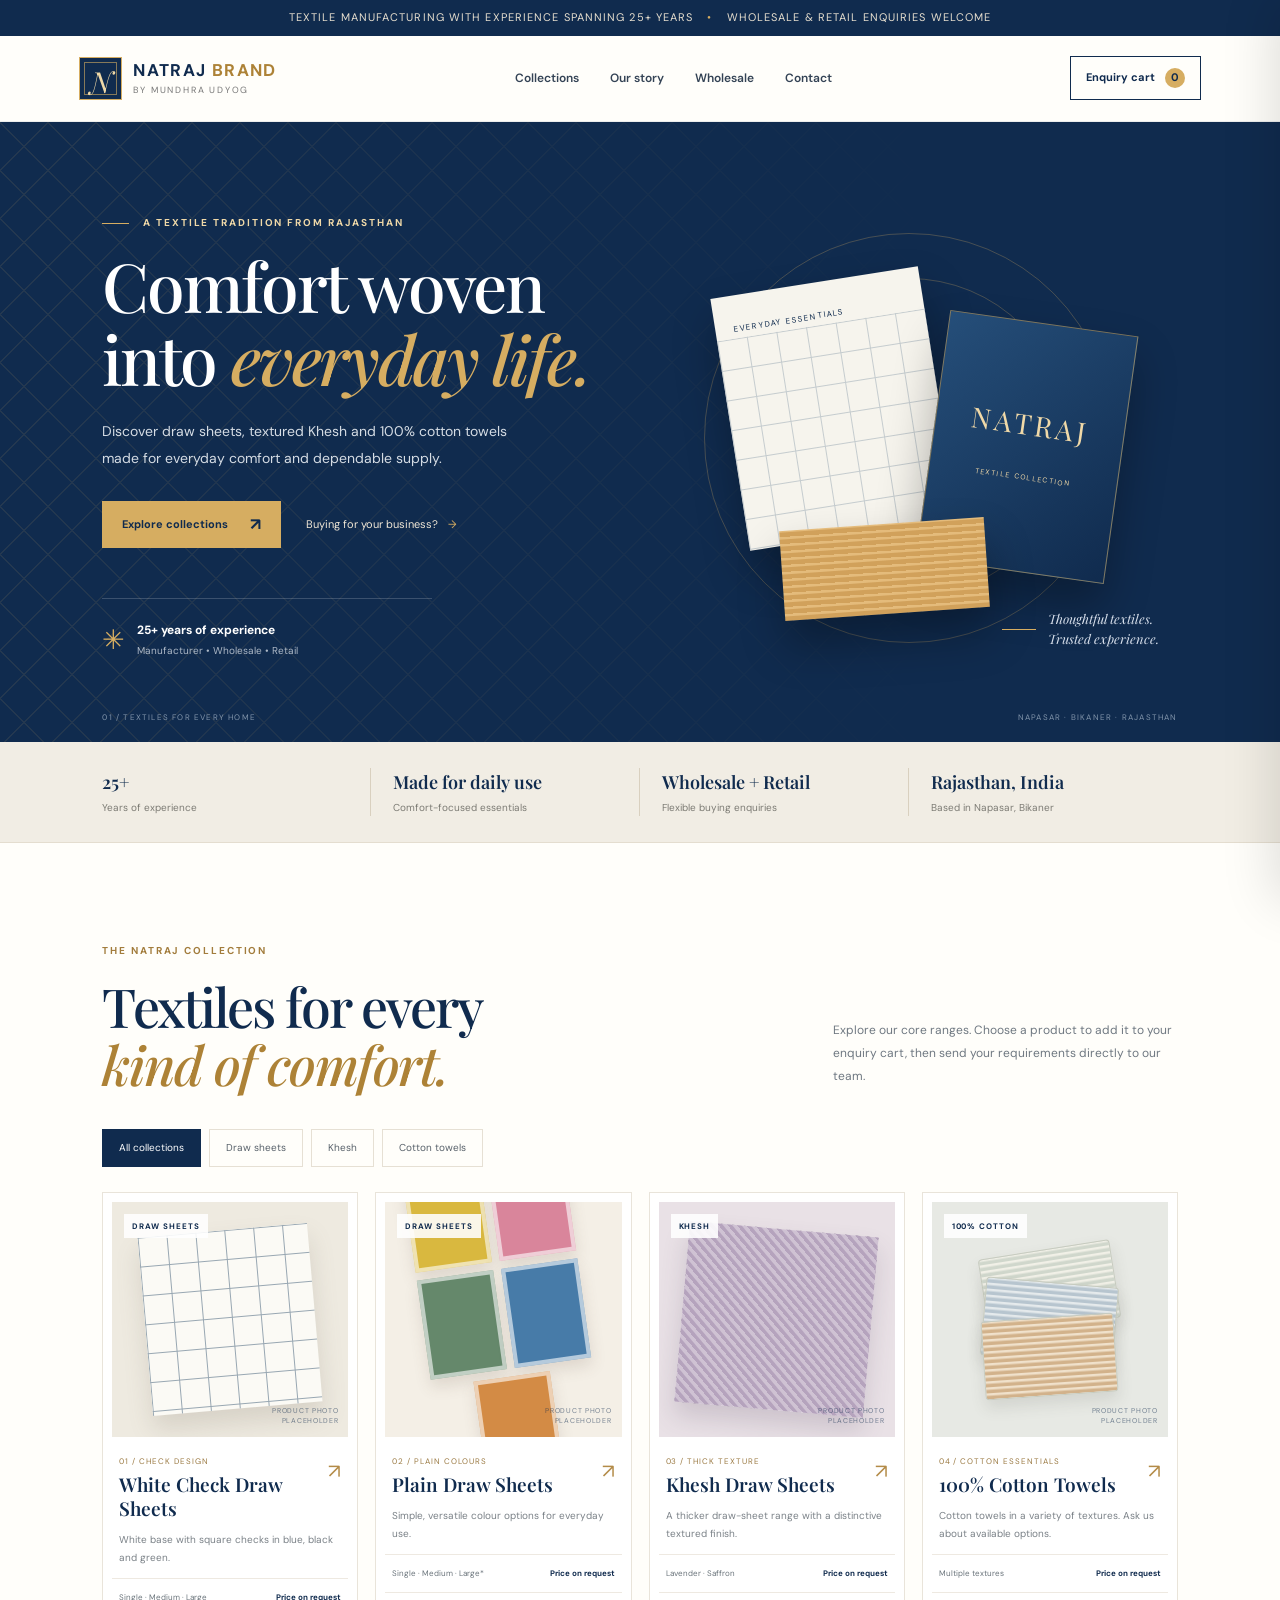
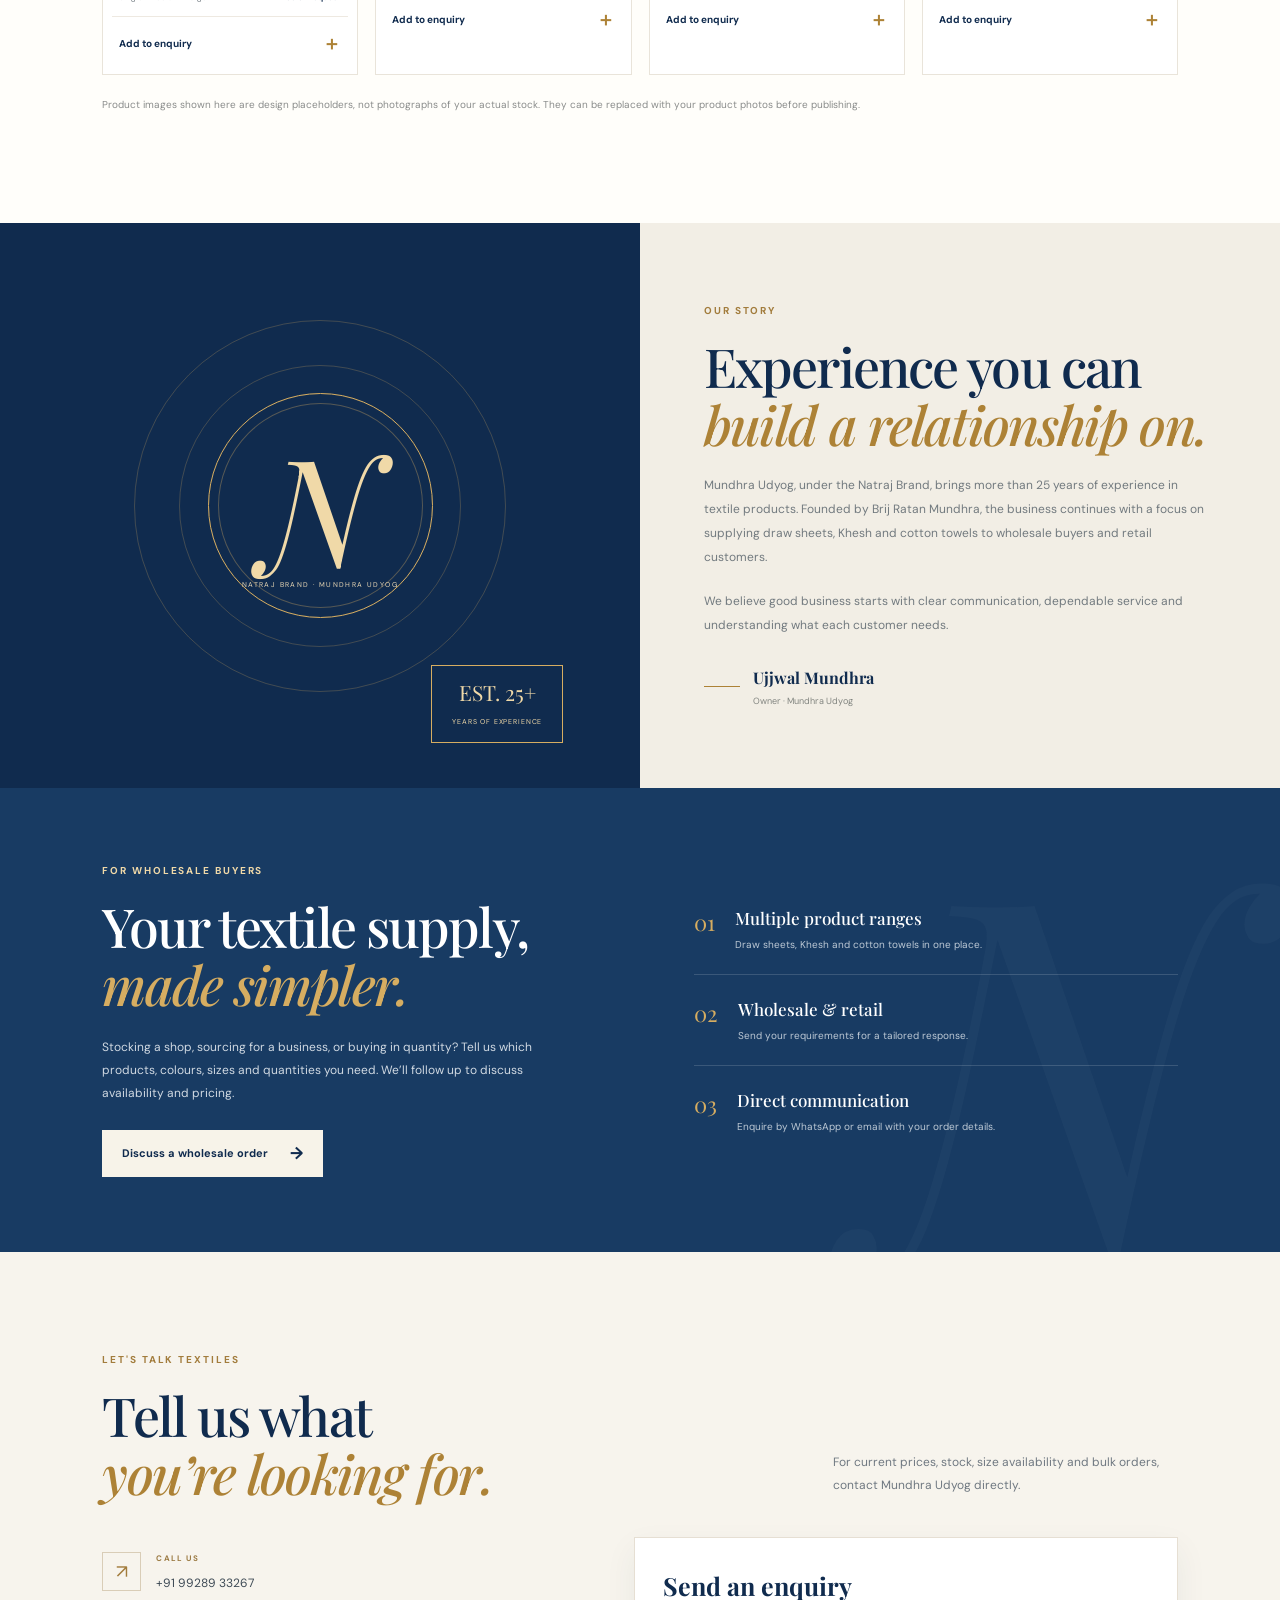
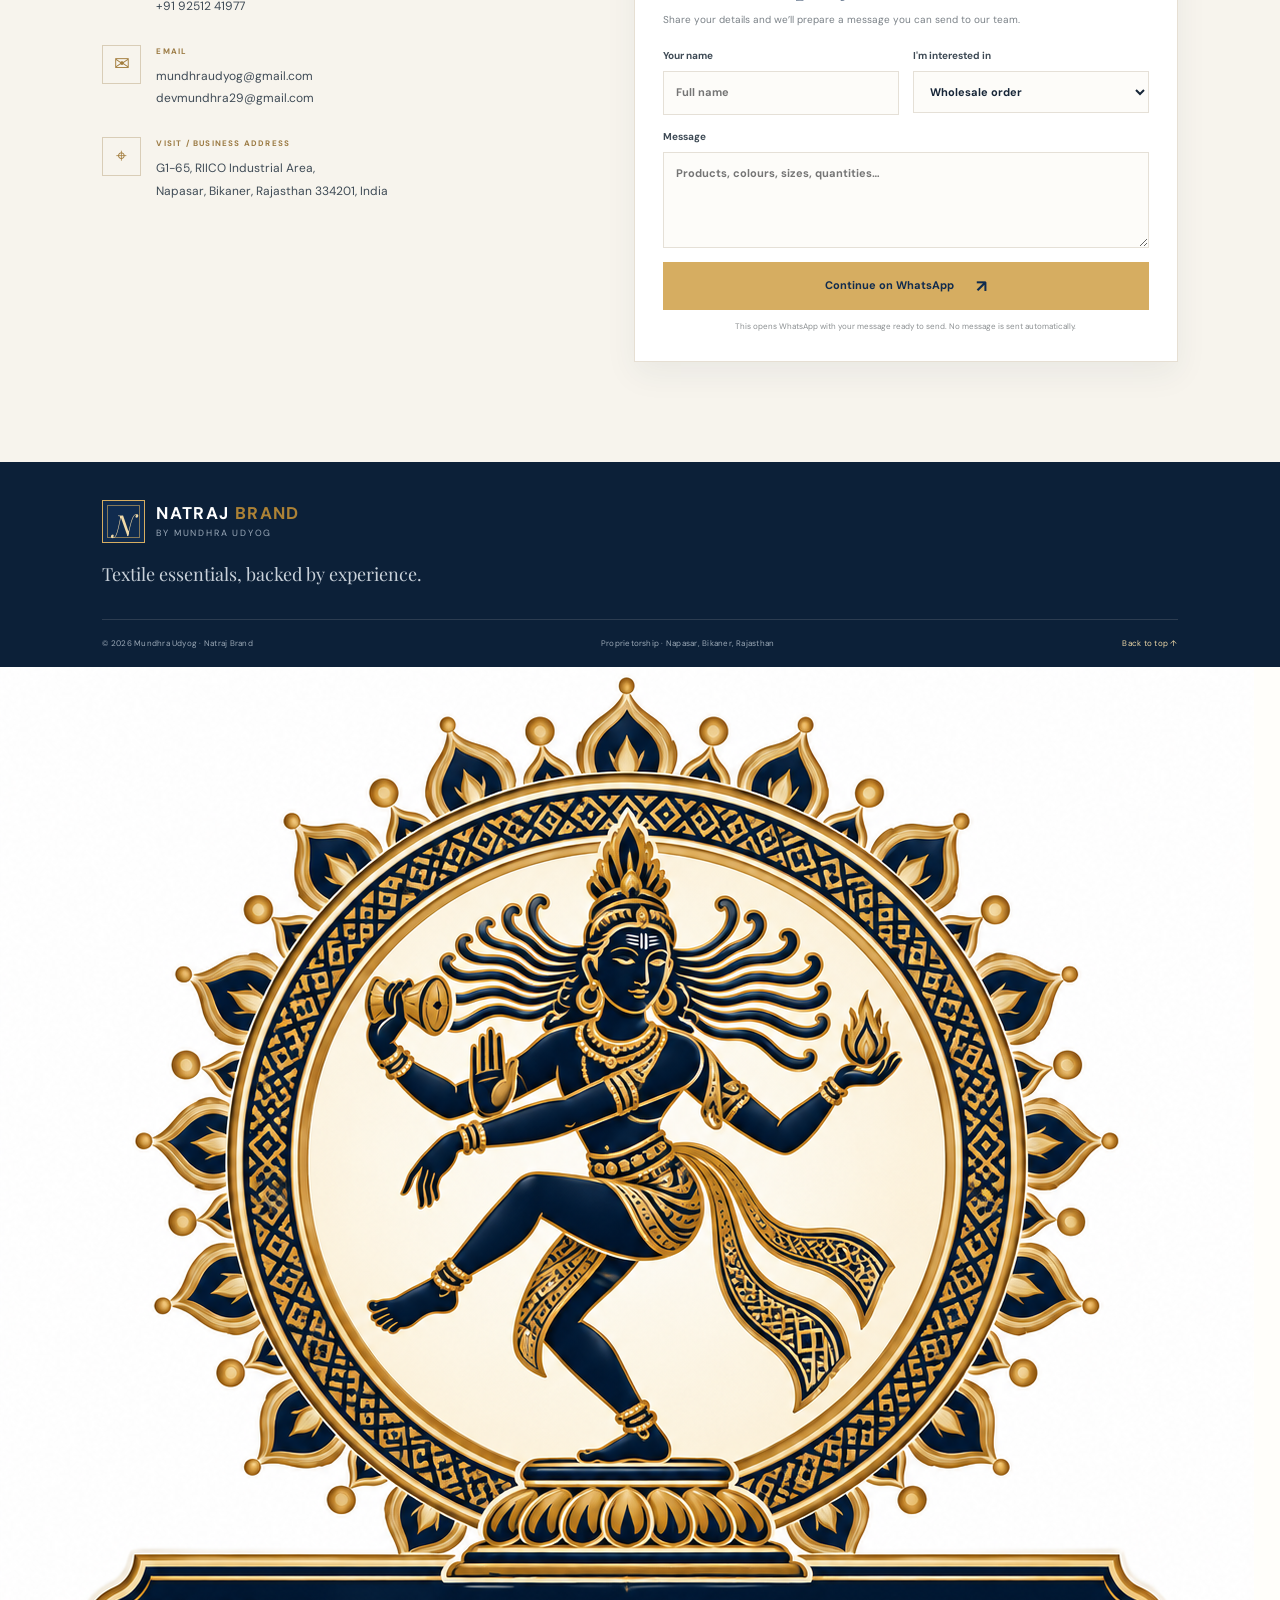
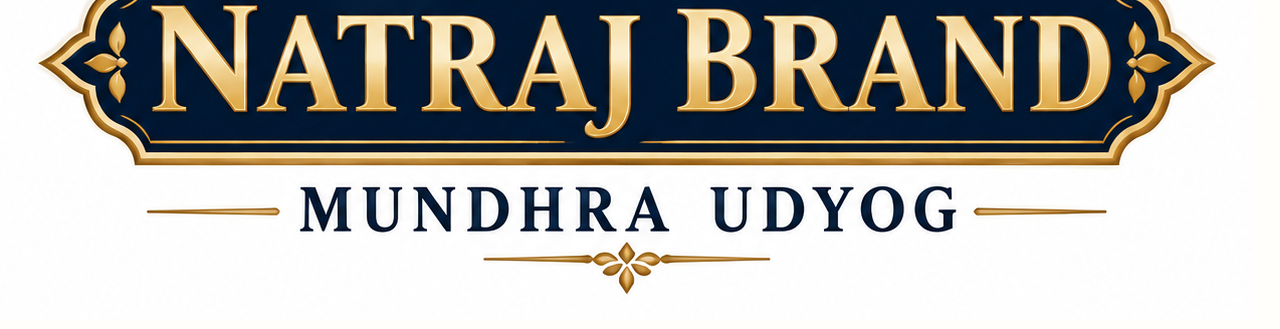
==== index.html @ d721f78d "Add brand logo image to index.html" ====
<!doctype html>
<html lang="en">
<head>
  <meta charset="utf-8">
  <meta name="viewport" content="width=device-width, initial-scale=1">
  <meta name="theme-color" content="#102b4e">
  <meta name="description" content="Mundhra Udyog — Natraj Brand. Draw sheets, Khesh and 100% cotton towels from an experienced textile manufacturer in Napasar, Bikaner, Rajasthan.">
  <title>Natraj Brand | Mundhra Udyog</title>
  <link rel="preconnect" href="https://fonts.googleapis.com">
  <link rel="preconnect" href="https://fonts.gstatic.com" crossorigin>
  <link href="https://fonts.googleapis.com/css2?family=DM+Sans:wght@400;500;600;700&family=Playfair+Display:wght@500;600;700&display=swap" rel="stylesheet">
  <link rel="stylesheet" href="styles.css">
</head>
<body>
  <div class="announcement">Textile manufacturing with experience spanning 25+ years <span>•</span> Wholesale & retail enquiries welcome</div>
  <header class="site-header">
    <a class="brand" href="#home" aria-label="Natraj Brand home">
      <span class="brand-mark" aria-hidden="true">N</span>
      <span class="brand-copy"><strong>NATRAJ <em>BRAND</em></strong><small>BY MUNDHRA UDYOG</small></span>
    </a>
    <button class="menu-toggle" aria-label="Open navigation" aria-expanded="false">☰</button>
    <nav class="main-nav" aria-label="Main navigation">
      <a href="#collections">Collections</a><a href="#about">Our story</a><a href="#wholesale">Wholesale</a><a href="#contact">Contact</a>
    </nav>
    <button class="cart-button" id="openCart" aria-label="Open enquiry cart">Enquiry cart <span id="cartCount">0</span></button>
  </header>

  <main>
    <section class="hero" id="home">
      <div class="hero-pattern" aria-hidden="true"></div>
      <div class="hero-content">
        <p class="eyebrow"><span></span> A textile tradition from Rajasthan</p>
        <h1>Comfort woven<br>into <i>everyday life.</i></h1>
        <p class="hero-lede">Discover draw sheets, textured Khesh and 100% cotton towels made for everyday comfort and dependable supply.</p>
        <div class="hero-actions"><a class="button button-gold" href="#collections">Explore collections <span>↗</span></a><a class="text-link" href="#wholesale">Buying for your business? <span>→</span></a></div>
        <div class="hero-proof"><span class="proof-icon">✳</span><div><strong>25+ years of experience</strong><small>Manufacturer • Wholesale • Retail</small></div></div>
      </div>
      <div class="hero-visual">
        <div class="hero-orbit orbit-one"></div><div class="hero-orbit orbit-two"></div>
        <div class="hero-fabric fabric-white"><span class="fabric-label">EVERYDAY ESSENTIALS</span><div class="check-weave"></div></div>
        <div class="hero-fabric fabric-blue"><span>NATRAJ<br><small>TEXTILE COLLECTION</small></span></div>
        <div class="hero-fabric fabric-saffron"></div>
        <div class="visual-caption"><span class="caption-line"></span><span>Thoughtful textiles.<br>Trusted experience.</span></div>
      </div>
      <div class="hero-bottomline"><span>01 / TEXTILES FOR EVERY HOME</span><span>NAPASAR · BIKANER · RAJASTHAN</span></div>
    </section>

    <section class="trust-strip" aria-label="Business highlights"><div><b>25+</b><span>Years of experience</span></div><div><b>Made for daily use</b><span>Comfort-focused essentials</span></div><div><b>Wholesale + Retail</b><span>Flexible buying enquiries</span></div><div><b>Rajasthan, India</b><span>Based in Napasar, Bikaner</span></div></section>

    <section class="section collections" id="collections">
      <div class="section-heading"><div><p class="eyebrow">THE NATRAJ COLLECTION</p><h2>Textiles for every<br><i>kind of comfort.</i></h2></div><p>Explore our core ranges. Choose a product to add it to your enquiry cart, then send your requirements directly to our team.</p></div>
      <div class="category-tabs" role="group" aria-label="Filter product collections"><button class="filter-btn active" data-filter="all">All collections</button><button class="filter-btn" data-filter="draw">Draw sheets</button><button class="filter-btn" data-filter="khesh">Khesh</button><button class="filter-btn" data-filter="towels">Cotton towels</button></div>
      <div class="product-grid" id="productGrid">
        <article class="product-card" data-category="draw">
          <div class="product-image image-check"><span class="image-tag">DRAW SHEETS</span><div class="sample-fabric checks"></div><span class="image-note">PRODUCT PHOTO<br>PLACEHOLDER</span></div>
          <div class="product-info"><div><p class="product-kicker">01 / CHECK DESIGN</p><h3>White Check Draw Sheets</h3></div><span class="product-arrow">↗</span></div><p class="product-desc">White base with square checks in blue, black and green.</p><div class="product-meta"><span>Single · Medium · Large</span><b>Price on request</b></div><button class="add-button" data-product="White Check Draw Sheets" data-options="Colours: blue, black, green; Sizes: single, medium, large">Add to enquiry <span>＋</span></button>
        </article>
        <article class="product-card" data-category="draw">
          <div class="product-image image-plain"><span class="image-tag">DRAW SHEETS</span><div class="plain-swatches"><i></i><i></i><i></i><i></i><i></i></div><span class="image-note">PRODUCT PHOTO<br>PLACEHOLDER</span></div>
          <div class="product-info"><div><p class="product-kicker">02 / PLAIN COLOURS</p><h3>Plain Draw Sheets</h3></div><span class="product-arrow">↗</span></div><p class="product-desc">Simple, versatile colour options for everyday use.</p><div class="product-meta"><span>Single · Medium · Large*</span><b>Price on request</b></div><button class="add-button" data-product="Plain Draw Sheets" data-options="Colours: yellow, pink, green, blue, saffron; Sizes to be confirmed">Add to enquiry <span>＋</span></button>
        </article>
        <article class="product-card" data-category="khesh">
          <div class="product-image image-khesh"><span class="image-tag">KHESH</span><div class="khesh-texture"></div><span class="image-note">PRODUCT PHOTO<br>PLACEHOLDER</span></div>
          <div class="product-info"><div><p class="product-kicker">03 / THICK TEXTURE</p><h3>Khesh Draw Sheets</h3></div><span class="product-arrow">↗</span></div><p class="product-desc">A thicker draw-sheet range with a distinctive textured finish.</p><div class="product-meta"><span>Lavender · Saffron</span><b>Price on request</b></div><button class="add-button" data-product="Khesh Draw Sheets" data-options="Colours: lavender, saffron; Please confirm size availability">Add to enquiry <span>＋</span></button>
        </article>
        <article class="product-card" data-category="towels">
          <div class="product-image image-towels"><span class="image-tag">100% COTTON</span><div class="towel-stack"><i></i><i></i><i></i></div><span class="image-note">PRODUCT PHOTO<br>PLACEHOLDER</span></div>
          <div class="product-info"><div><p class="product-kicker">04 / COTTON ESSENTIALS</p><h3>100% Cotton Towels</h3></div><span class="product-arrow">↗</span></div><p class="product-desc">Cotton towels in a variety of textures. Ask us about available options.</p><div class="product-meta"><span>Multiple textures</span><b>Price on request</b></div><button class="add-button" data-product="100% Cotton Towels" data-options="Please share available textures, colours and sizes">Add to enquiry <span>＋</span></button>
        </article>
      </div>
      <p class="photo-note">Product images shown here are design placeholders, not photographs of your actual stock. They can be replaced with your product photos before publishing.</p>
    </section>

    <section class="heritage" id="about"><div class="heritage-art"><div class="heritage-circle"><span class="heritage-n">N</span><span class="heritage-circle-text">NATRAJ BRAND · MUNDHRA UDYOG</span></div><div class="heritage-stamp">EST. 25+<br><small>YEARS OF EXPERIENCE</small></div></div><div class="heritage-copy"><p class="eyebrow">OUR STORY</p><h2>Experience you can<br><i>build a relationship on.</i></h2><p>Mundhra Udyog, under the Natraj Brand, brings more than 25 years of experience in textile products. Founded by Brij Ratan Mundhra, the business continues with a focus on supplying draw sheets, Khesh and cotton towels to wholesale buyers and retail customers.</p><p>We believe good business starts with clear communication, dependable service and understanding what each customer needs.</p><div class="signature"><span class="signature-line"></span><div><strong>Ujjwal Mundhra</strong><small>Owner · Mundhra Udyog</small></div></div></div></section>

    <section class="wholesale" id="wholesale"><div class="wholesale-copy"><p class="eyebrow">FOR WHOLESALE BUYERS</p><h2>Your textile supply,<br><i>made simpler.</i></h2><p>Stocking a shop, sourcing for a business, or buying in quantity? Tell us which products, colours, sizes and quantities you need. We’ll follow up to discuss availability and pricing.</p><a class="button button-light" href="#contact">Discuss a wholesale order <span>→</span></a></div><div class="wholesale-points"><div><span>01</span><section><h3>Multiple product ranges</h3><p>Draw sheets, Khesh and cotton towels in one place.</p></section></div><div><span>02</span><section><h3>Wholesale & retail</h3><p>Send your requirements for a tailored response.</p></section></div><div><span>03</span><section><h3>Direct communication</h3><p>Enquire by WhatsApp or email with your order details.</p></section></div></div></section>

    <section class="contact section" id="contact"><div class="section-heading"><div><p class="eyebrow">LET'S TALK TEXTILES</p><h2>Tell us what<br><i>you’re looking for.</i></h2></div><p>For current prices, stock, size availability and bulk orders, contact Mundhra Udyog directly.</p></div><div class="contact-layout"><div class="contact-details"><div class="contact-item"><span class="contact-icon">↗</span><div><small>CALL US</small><a href="tel:+919928933267">+91 99289 33267</a><a href="tel:+919251241977">+91 92512 41977</a></div></div><div class="contact-item"><span class="contact-icon">✉</span><div><small>EMAIL</small><a href="mailto:mundhraudyog@gmail.com">mundhraudyog@gmail.com</a><a href="mailto:devmundhra29@gmail.com">devmundhra29@gmail.com</a></div></div><div class="contact-item"><span class="contact-icon">⌖</span><div><small>VISIT / BUSINESS ADDRESS</small><p>G1-65, RIICO Industrial Area,<br>Napasar, Bikaner, Rajasthan 334201, India</p></div></div></div>
      <form class="contact-form" id="contactForm"><h3>Send an enquiry</h3><p>Share your details and we’ll prepare a message you can send to our team.</p><div class="form-row"><label>Your name<input name="name" required placeholder="Full name"></label><label>I'm interested in<select name="interest"><option>Wholesale order</option><option>Retail purchase</option><option>Product pricing</option><option>Product availability</option><option>Other enquiry</option></select></label></div><label>Message<textarea name="message" required rows="4" placeholder="Products, colours, sizes, quantities…"></textarea></label><button class="button button-gold" type="submit">Continue on WhatsApp <span>↗</span></button><small class="form-note">This opens WhatsApp with your message ready to send. No message is sent automatically.</small></form></div></section>
  </main>

  <footer class="site-footer"><a class="brand footer-brand" href="#home"><span class="brand-mark">N</span><span class="brand-copy"><strong>NATRAJ <em>BRAND</em></strong><small>BY MUNDHRA UDYOG</small></span></a><p>Textile essentials, backed by experience.</p><div class="footer-bottom"><span>© <span id="year"></span> Mundhra Udyog · Natraj Brand</span><span>Proprietorship · Napasar, Bikaner, Rajasthan</span><a href="#home">Back to top ↑</a></div></footer>

  <div class="cart-backdrop" id="cartBackdrop"></div><aside class="cart-drawer" id="cartDrawer" aria-label="Enquiry cart" aria-hidden="true"><div class="cart-header"><div><p class="eyebrow">YOUR SELECTION</p><h2>Enquiry cart</h2></div><button id="closeCart" class="close-cart" aria-label="Close cart">×</button></div><p class="cart-intro">Add the products you’re interested in. You can include quantities and send the enquiry through WhatsApp.</p><div id="cartItems" class="cart-items"><div class="empty-cart">Your enquiry cart is empty.<br><small>Explore the collections to add products.</small></div></div><label class="quantity-label">Additional requirements<textarea id="cartNotes" rows="3" placeholder="Approx. quantities, delivery location, sizes…"></textarea></label><button class="button button-gold cart-checkout" id="checkoutButton">Send enquiry on WhatsApp <span>↗</span></button><p class="cart-footnote">Prices and availability will be confirmed by Mundhra Udyog.</p></aside>
  <div class="toast" id="toast" role="status" aria-live="polite"></div>
  <script src="script.js"></script>
</body>
</html>
<img
  src="./natraj-logo.png"
  alt="Natraj Brand - Mundhra Udyog"
  class="brand-logo"
>
---- styles.css ----
:root{--navy:#102b4e;--navy2:#183b63;--gold:#d6ad61;--gold-light:#f0d9a8;--cream:#f7f4ed;--paper:#fffefa;--ink:#172638;--muted:#6f7881;--line:#e6e0d4;--serif:'Playfair Display',Georgia,serif;--sans:'DM Sans',Arial,sans-serif}*{box-sizing:border-box}html{scroll-behavior:smooth;scroll-padding-top:88px}body{margin:0;color:var(--ink);font-family:var(--sans);background:var(--paper);line-height:1.6}button,input,select,textarea{font:inherit}button,a{-webkit-tap-highlight-color:transparent}a{color:inherit;text-decoration:none}.announcement{background:var(--navy);color:#e7dfcf;text-align:center;padding:9px 16px;font-size:11px;letter-spacing:.1em;text-transform:uppercase}.announcement span{color:var(--gold);padding:0 10px}.site-header{height:86px;padding:0 6.2%;display:flex;align-items:center;justify-content:space-between;background:var(--paper);position:sticky;top:0;z-index:20;border-bottom:1px solid rgba(16,43,78,.08)}.brand{display:flex;align-items:center;gap:11px}.brand-mark{height:43px;width:43px;border:1px solid var(--gold);background:var(--navy);color:var(--gold-light);display:grid;place-items:center;font-family:var(--serif);font-size:29px;font-style:italic;box-shadow:inset 0 0 0 4px var(--navy),inset 0 0 0 5px rgba(214,173,97,.6)}.brand-copy{display:flex;flex-direction:column;line-height:1.25}.brand-copy strong{font-size:17px;letter-spacing:.08em;color:var(--navy)}.brand-copy em{color:#ad8236;font-style:normal}.brand-copy small{font-size:9px;letter-spacing:.2em;margin-top:4px;color:#777}.main-nav{display:flex;gap:31px;font-size:12px;font-weight:600;color:#344355}.main-nav a{transition:color .2s}.main-nav a:hover{color:#ad8236}.cart-button{border:1px solid var(--navy);background:transparent;padding:11px 15px;color:var(--navy);font-size:11px;font-weight:700;cursor:pointer}.cart-button span{display:inline-grid;place-items:center;margin-left:7px;width:20px;height:20px;border-radius:50%;background:var(--gold);color:var(--navy)}.menu-toggle{display:none;border:0;background:none;font-size:24px;color:var(--navy)}.hero{min-height:620px;background:var(--navy);color:white;position:relative;overflow:hidden;padding:83px 8% 70px;display:grid;grid-template-columns:1fr 1fr;align-items:center}.hero-pattern{position:absolute;inset:0;opacity:.1;background-image:linear-gradient(45deg,transparent 48%,#d6ad61 49%,#d6ad61 50%,transparent 51%),linear-gradient(-45deg,transparent 48%,#d6ad61 49%,#d6ad61 50%,transparent 51%);background-size:48px 48px;mask-image:linear-gradient(90deg,black,transparent 75%)}.hero-content{position:relative;z-index:2;max-width:570px}.eyebrow{font-size:10px;letter-spacing:.19em;font-weight:700;color:#a27c3c;text-transform:uppercase;margin:0 0 18px}.hero .eyebrow{color:var(--gold-light)}.hero .eyebrow span{display:inline-block;width:27px;height:1px;background:var(--gold);vertical-align:middle;margin-right:10px}.hero h1,.section-heading h2,.heritage h2,.wholesale h2{font-family:var(--serif);font-weight:500;font-size:clamp(43px,5.3vw,70px);line-height:1.08;letter-spacing:-.035em;margin:0}.hero h1 i,.section-heading h2 i,.heritage h2 i,.wholesale h2 i{font-weight:500;color:var(--gold)}.hero-lede{max-width:430px;color:#d5dce4;font-size:14px;line-height:1.9;margin:23px 0 29px}.hero-actions{display:flex;align-items:center;gap:25px;flex-wrap:wrap}.button{display:inline-flex;align-items:center;justify-content:center;gap:22px;border:0;padding:15px 20px;font-size:11px;font-weight:700;cursor:pointer;transition:transform .2s,background .2s}.button:hover{transform:translateY(-2px)}.button-gold{background:var(--gold);color:var(--navy)}.button-gold:hover{background:var(--gold-light)}.button span{font-size:17px;line-height:1}.text-link{font-size:11px;color:#f0e7d6}.text-link span{color:var(--gold);padding-left:7px}.hero-proof{display:flex;align-items:center;gap:12px;margin-top:50px;padding-top:19px;border-top:1px solid rgba(255,255,255,.18);max-width:330px}.proof-icon{color:var(--gold);font-size:27px}.hero-proof strong,.hero-proof small{display:block}.hero-proof strong{font-size:12px}.hero-proof small{font-size:10px;color:#aeb9c7;margin-top:3px}.hero-visual{position:relative;height:440px;max-width:500px;width:100%;justify-self:center}.hero-orbit{position:absolute;border:1px solid rgba(214,173,97,.28);border-radius:50%;left:50%;top:50%;transform:translate(-50%,-50%)}.orbit-one{width:410px;height:410px}.orbit-two{width:320px;height:320px}.hero-fabric{position:absolute;box-shadow:0 25px 45px rgba(0,0,0,.3)}.fabric-white{height:255px;width:210px;left:70px;top:63px;background:#f6f4ed;transform:rotate(-9deg);padding:18px;color:var(--navy)}.fabric-label{font-size:8px;letter-spacing:.16em;position:relative;z-index:1}.check-weave{position:absolute;inset:43px 0 0;background-image:linear-gradient(#b9c2c7 1px,transparent 1px),linear-gradient(90deg,#b9c2c7 1px,transparent 1px);background-size:30px 30px;opacity:.8}.fabric-blue{height:250px;width:190px;right:37px;top:104px;background:linear-gradient(135deg,#254e79,#102b4e);border:1px solid rgba(214,173,97,.55);transform:rotate(8deg);display:grid;place-items:center;text-align:center;color:var(--gold-light);font-family:var(--serif);font-size:28px;letter-spacing:.12em}.fabric-blue small{font-family:var(--sans);font-size:7px;letter-spacing:.2em}.fabric-saffron{height:90px;width:205px;bottom:44px;left:123px;background:repeating-linear-gradient(0deg,#d1a15b 0,#d1a15b 4px,#e4bb7b 5px,#e4bb7b 7px);transform:rotate(-4deg)}.visual-caption{position:absolute;bottom:8px;right:0;display:flex;gap:12px;align-items:center;color:#d7dfeb;font-family:var(--serif);font-size:13px;font-style:italic}.caption-line{width:34px;height:1px;background:var(--gold)}.hero-bottomline{position:absolute;bottom:18px;left:8%;right:8%;display:flex;justify-content:space-between;color:#8295ab;font-size:8px;letter-spacing:.15em}.trust-strip{display:grid;grid-template-columns:repeat(4,1fr);padding:26px 8%;background:#f1ede4;border-bottom:1px solid #e4ddcf}.trust-strip>div{padding:0 22px;border-right:1px solid #d9d0bf;display:flex;flex-direction:column;gap:4px}.trust-strip>div:first-child{padding-left:0}.trust-strip>div:last-child{border:0}.trust-strip b{font-family:var(--serif);font-size:18px;color:var(--navy);font-weight:600}.trust-strip span{font-size:10px;color:#7c7b74}.section{padding:100px 8%}.section-heading{display:flex;align-items:flex-end;justify-content:space-between;gap:40px;margin-bottom:35px}.section-heading h2,.heritage h2,.wholesale h2{font-size:clamp(38px,4.2vw,55px);color:var(--navy)}.section-heading h2 i,.heritage h2 i{color:#ad8236}.section-heading>p{max-width:345px;font-size:12px;color:var(--muted);line-height:1.9;margin:0 0 6px}.category-tabs{display:flex;gap:8px;flex-wrap:wrap;margin-bottom:25px}.filter-btn{padding:10px 16px;background:transparent;border:1px solid var(--line);font-size:10px;color:#58616a;cursor:pointer}.filter-btn.active,.filter-btn:hover{background:var(--navy);border-color:var(--navy);color:white}.product-grid{display:grid;grid-template-columns:repeat(4,minmax(0,1fr));gap:17px}.product-card{min-width:0;border:1px solid #e9e4da;background:white;padding:9px 9px 15px;transition:transform .25s,box-shadow .25s}.product-card:hover{transform:translateY(-4px);box-shadow:0 14px 30px rgba(16,43,78,.09)}.product-image{height:235px;position:relative;overflow:hidden;display:flex;align-items:center;justify-content:center}.image-tag{position:absolute;top:12px;left:12px;z-index:2;background:rgba(255,255,255,.88);color:var(--navy);font-size:8px;font-weight:700;letter-spacing:.12em;padding:6px 8px}.image-note{position:absolute;bottom:10px;right:10px;font-size:7px;line-height:1.5;letter-spacing:.1em;text-align:right;color:rgba(16,43,78,.55)}.image-check{background:#eeeae0}.sample-fabric{width:72%;height:76%;background:#fbfaf5;box-shadow:0 14px 24px #7c756633;transform:rotate(-5deg)}.checks{background-image:linear-gradient(#98a7b2 1px,transparent 1px),linear-gradient(90deg,#98a7b2 1px,transparent 1px);background-size:29px 29px}.image-plain{background:#f4efe6}.plain-swatches{display:flex;flex-wrap:wrap;width:76%;gap:8px;justify-content:center;transform:rotate(-8deg)}.plain-swatches i{width:43%;height:100px;box-shadow:0 8px 15px #5e4e3d25;border:4px solid #fff9}.plain-swatches i:nth-child(1){background:#d9b83f}.plain-swatches i:nth-child(2){background:#d9859b}.plain-swatches i:nth-child(3){background:#65886b}.plain-swatches i:nth-child(4){background:#477ba8}.plain-swatches i:nth-child(5){background:#d38b45}.image-khesh{background:#e9e1e6}.khesh-texture{width:80%;height:77%;transform:rotate(5deg);background:repeating-linear-gradient(45deg,#b5a3bd 0,#b5a3bd 3px,#cfc2d3 4px,#cfc2d3 7px),repeating-linear-gradient(-45deg,transparent 0,transparent 6px,#897b91 7px,#897b91 8px);box-shadow:0 14px 24px #53445d30}.image-towels{background:#e7e9e4}.towel-stack{position:relative;width:76%;height:75%;display:flex;align-items:center;justify-content:center}.towel-stack i{position:absolute;width:74%;height:45%;border-radius:4px;background:repeating-linear-gradient(0deg,#d4d8cc 0,#d4d8cc 3px,#eef0e9 4px,#eef0e9 6px);box-shadow:0 8px 15px #454a4020;border:1px solid #c7cbbf}.towel-stack i:nth-child(1){top:10%;transform:rotate(-9deg);background:repeating-linear-gradient(0deg,#d0d7cc 0,#d0d7cc 3px,#f1f0e7 4px,#f1f0e7 6px)}.towel-stack i:nth-child(2){top:29%;transform:rotate(5deg);background:repeating-linear-gradient(0deg,#b7c5cf 0,#b7c5cf 3px,#e5eaec 4px,#e5eaec 6px)}.towel-stack i:nth-child(3){top:49%;transform:rotate(-4deg);background:repeating-linear-gradient(0deg,#d2b28b 0,#d2b28b 3px,#f0e1cb 4px,#f0e1cb 6px)}.product-info{display:flex;justify-content:space-between;align-items:flex-start;padding:18px 7px 0}.product-kicker{font-size:8px;color:#9b7a43;letter-spacing:.12em;margin:0 0 6px}.product-info h3{font-family:var(--serif);font-weight:600;font-size:19px;line-height:1.25;margin:0;color:var(--navy)}.product-arrow{font-size:20px;color:#b38b48}.product-desc{font-size:10px;line-height:1.8;color:#7a8187;padding:0 7px;min-height:37px}.product-meta{display:flex;justify-content:space-between;gap:8px;align-items:center;padding:12px 7px;border-top:1px solid #eee9e1;border-bottom:1px solid #eee9e1;font-size:8px;color:#69737a}.product-meta b{color:var(--navy);text-align:right}.add-button{display:flex;justify-content:space-between;align-items:center;width:100%;padding:12px 7px 0;border:0;background:none;color:var(--navy);font-size:10px;font-weight:700;cursor:pointer}.add-button span{font-size:19px;color:#ad8236}.photo-note{font-size:10px;color:#8a8c8b;margin-top:22px}.heritage{display:grid;grid-template-columns:1fr 1fr;min-height:500px;background:#f2eee5}.heritage-art{position:relative;display:grid;place-items:center;min-height:440px;overflow:hidden;background:var(--navy)}.heritage-art:before,.heritage-art:after{content:"";position:absolute;width:370px;height:370px;border:1px solid rgba(214,173,97,.25);border-radius:50%}.heritage-art:after{width:280px;height:280px}.heritage-circle{width:225px;height:225px;border:1px solid var(--gold);border-radius:50%;display:grid;place-items:center;position:relative;z-index:1;box-shadow:inset 0 0 0 9px var(--navy),inset 0 0 0 10px rgba(214,173,97,.35)}.heritage-n{font-family:var(--serif);font-size:150px;line-height:1;color:var(--gold-light);font-style:italic}.heritage-circle-text{position:absolute;bottom:27px;font-size:7px;letter-spacing:.2em;color:#e9d8b5}.heritage-stamp{position:absolute;bottom:45px;right:12%;padding:15px 20px;border:1px solid var(--gold);color:var(--gold-light);font-family:var(--serif);font-size:21px;line-height:1.1;text-align:center;background:var(--navy)}.heritage-stamp small{font-family:var(--sans);font-size:7px;letter-spacing:.12em}.heritage-copy{padding:80px 10%;align-self:center}.heritage-copy>p:not(.eyebrow){font-size:12px;color:#727a7f;line-height:2;margin:20px 0}.signature{display:flex;gap:13px;align-items:center;margin-top:28px}.signature-line{width:36px;height:1px;background:#ad8236}.signature strong,.signature small{display:block}.signature strong{font-family:var(--serif);color:var(--navy);font-size:16px}.signature small{font-size:9px;color:#828580;margin-top:3px}.wholesale{background:#183b63;color:white;padding:75px 8%;display:grid;grid-template-columns:1fr 1fr;gap:10%;align-items:center;position:relative;overflow:hidden}.wholesale:after{content:"N";position:absolute;right:3%;top:-130px;font-family:var(--serif);font-size:490px;font-style:italic;color:rgba(255,255,255,.025);pointer-events:none}.wholesale .eyebrow{color:var(--gold-light)}.wholesale h2{color:white}.wholesale h2 i{color:var(--gold)}.wholesale-copy>p:not(.eyebrow){max-width:460px;color:#d0d9e2;font-size:12px;line-height:1.9;margin:23px 0 25px}.button-light{background:#f7f3e9;color:var(--navy)}.button-light:hover{background:white}.wholesale-points{position:relative;z-index:1}.wholesale-points>div{display:flex;gap:20px;padding:21px 0;border-bottom:1px solid rgba(255,255,255,.15)}.wholesale-points>div:last-child{border:0}.wholesale-points>div>span{font-family:var(--serif);font-size:22px;color:var(--gold)}.wholesale-points h3{font-family:var(--serif);font-size:17px;font-weight:500;margin:0 0 5px}.wholesale-points p{font-size:10px;color:#bdc9d5;margin:0}.contact{background:var(--cream)}.contact-layout{display:grid;grid-template-columns:.9fr 1.1fr;gap:8%;margin-top:35px}.contact-details{display:flex;flex-direction:column;gap:27px;padding-top:15px}.contact-item{display:flex;gap:15px;align-items:flex-start}.contact-icon{width:39px;height:39px;border:1px solid #d9cdb7;display:grid;place-items:center;color:#a27c3c;font-size:19px;flex-shrink:0}.contact-item small{display:block;color:#9b7a43;font-size:8px;letter-spacing:.15em;font-weight:700;margin-bottom:7px}.contact-item a,.contact-item p{display:block;font-size:12px;line-height:1.9;margin:0;color:#3f4b56}.contact-item a:hover{color:#a27c3c}.contact-form{padding:28px;background:white;border:1px solid #e6dfd3;box-shadow:0 12px 30px #263c5010}.contact-form h3{font-family:var(--serif);font-size:25px;color:var(--navy);margin:0}.contact-form>p{font-size:10px;color:#7a8187;margin:6px 0 20px}.form-row{display:grid;grid-template-columns:1fr 1fr;gap:14px}.contact-form label,.quantity-label{display:flex;flex-direction:column;gap:7px;font-size:10px;font-weight:700;color:#3e4a55;margin-bottom:14px}.contact-form input,.contact-form select,.contact-form textarea,.quantity-label textarea{width:100%;padding:12px;border:1px solid #e5e0d7;background:#fdfcf9;color:var(--ink);font-size:11px;outline:none;border-radius:0}.contact-form input:focus,.contact-form select:focus,.contact-form textarea:focus,.quantity-label textarea:focus{border-color:#b58c48}.contact-form textarea,.quantity-label textarea{resize:vertical}.contact-form .button{width:100%}.form-note{display:block;font-size:8px;color:#8b8f91;text-align:center;margin-top:10px}.site-footer{padding:38px 8% 18px;background:#0c2038;color:#dbe0e6}.footer-brand .brand-copy strong{color:white}.footer-brand .brand-copy small{color:#9ba9b9}.site-footer>p{font-family:var(--serif);font-size:18px;color:#c9d1da;margin:17px 0 30px}.footer-bottom{border-top:1px solid #2c3c50;padding-top:17px;display:flex;justify-content:space-between;gap:15px;flex-wrap:wrap;font-size:8px;color:#9ba8b6;letter-spacing:.03em}.footer-bottom a{color:var(--gold-light)}.cart-backdrop{position:fixed;inset:0;background:rgba(5,15,28,.55);z-index:39;opacity:0;visibility:hidden;transition:.25s}.cart-backdrop.open{opacity:1;visibility:visible}.cart-drawer{position:fixed;right:0;top:0;bottom:0;width:min(450px,100%);background:var(--paper);z-index:40;padding:27px;transform:translateX(102%);transition:transform .3s ease;display:flex;flex-direction:column;overflow-y:auto;box-shadow:-15px 0 50px #0002}.cart-drawer.open{transform:translateX(0)}.cart-header{display:flex;justify-content:space-between;align-items:center;border-bottom:1px solid var(--line);padding-bottom:18px}.cart-header .eyebrow{margin-bottom:5px}.cart-header h2{font-family:var(--serif);font-size:29px;color:var(--navy);margin:0}.close-cart{border:1px solid var(--line);background:white;font-size:25px;width:36px;height:36px;cursor:pointer;color:var(--navy)}.cart-intro{font-size:11px;color:#7b8288;line-height:1.8}.cart-items{flex:1;min-height:120px}.empty-cart{text-align:center;padding:45px 10px;color:#5f6972;font-size:12px}.empty-cart small{display:inline-block;margin-top:8px;color:#969a9c}.cart-item{padding:16px 0;border-bottom:1px solid var(--line);display:grid;grid-template-columns:1fr auto;gap:7px}.cart-item h4{font-family:var(--serif);font-size:16px;color:var(--navy);margin:0}.cart-item p{font-size:9px;color:#81878b;margin:4px 0 0}.cart-item-controls{display:flex;align-items:center;gap:8px}.cart-item-controls button{border:1px solid var(--line);background:white;width:26px;height:26px;cursor:pointer;color:var(--navy)}.cart-item-controls span{font-size:11px;min-width:10px;text-align:center}.remove-item{font-size:10px!important;color:#8e4c40!important;border:0!important;width:auto!important}.quantity-label{margin-top:18px}.cart-checkout{width:100%;margin-top:14px}.cart-footnote{font-size:9px;color:#898d8f;text-align:center}.toast{position:fixed;left:50%;bottom:25px;transform:translate(-50%,20px);background:var(--navy);color:white;padding:12px 18px;font-size:11px;z-index:60;opacity:0;pointer-events:none;transition:.25s;box-shadow:0 8px 25px #0002}.toast.show{opacity:1;transform:translate(-50%,0)}.hidden-card{display:none!important}
@media(max-width:1050px){.site-header{padding:0 4%}.main-nav{gap:17px}.hero{padding-left:6%;padding-right:6%}.hero-visual{transform:scale(.88)}.section{padding:80px 5%}.product-grid{grid-template-columns:repeat(2,minmax(0,1fr))}.product-image{height:270px}.trust-strip{padding-left:5%;padding-right:5%}.trust-strip>div{padding:0 13px}.heritage-copy{padding:55px 8%}.wholesale{padding:70px 5%;gap:6%}.contact-layout{gap:5%}}
@media(max-width:720px){.announcement{font-size:8px;letter-spacing:.06em}.site-header{height:72px;padding:0 5%;gap:10px}.brand-mark{width:37px;height:37px;font-size:25px}.brand-copy strong{font-size:14px}.brand-copy small{font-size:7px}.menu-toggle{display:block;margin-left:auto}.main-nav{display:none;position:absolute;top:71px;left:0;right:0;padding:17px 6%;background:var(--paper);border-bottom:1px solid var(--line);flex-direction:column;gap:17px}.main-nav.open{display:flex}.cart-button{font-size:9px;padding:8px}.cart-button span{width:17px;height:17px}.hero{padding:57px 7% 65px;grid-template-columns:1fr;min-height:auto}.hero h1{font-size:51px}.hero-lede{font-size:12px}.hero-proof{margin-top:32px}.hero-visual{height:330px;transform:scale(.82);transform-origin:top center;margin:10px auto -45px}.orbit-one{width:350px;height:350px}.orbit-two{width:270px;height:270px}.fabric-white{left:37px;top:43px;width:180px;height:220px}.fabric-blue{right:15px;top:75px;width:165px;height:220px}.fabric-saffron{left:75px;bottom:30px;width:175px}.hero-bottomline{left:7%;right:7%;font-size:6px}.trust-strip{grid-template-columns:1fr 1fr;gap:19px;padding:22px 7%}.trust-strip>div{border:0;padding:0}.trust-strip b{font-size:16px}.trust-strip span{font-size:9px}.section{padding:65px 6%}.section-heading{display:block;margin-bottom:25px}.section-heading h2,.heritage h2,.wholesale h2{font-size:42px}.section-heading>p{margin-top:18px}.product-grid{gap:10px}.product-card{padding:6px 6px 12px}.product-image{height:190px}.product-info{padding:13px 5px 0}.product-info h3{font-size:16px}.product-kicker{font-size:7px}.product-desc{font-size:9px;padding:0 5px;min-height:55px}.product-meta{font-size:7px;padding:10px 5px;display:block}.product-meta b{display:block;text-align:left;margin-top:5px}.add-button{font-size:9px;padding:10px 5px 0}.image-tag{font-size:6px;top:7px;left:7px;padding:5px}.plain-swatches i{height:70px}.heritage{grid-template-columns:1fr}.heritage-art{min-height:350px}.heritage-art:before{width:310px;height:310px}.heritage-art:after{width:240px;height:240px}.heritage-circle{width:190px;height:190px}.heritage-n{font-size:125px}.heritage-stamp{bottom:25px;right:8%;font-size:17px}.heritage-copy{padding:50px 7%}.wholesale{grid-template-columns:1fr;padding:60px 7%;gap:35px}.wholesale-points>div{padding:17px 0}.contact-layout{grid-template-columns:1fr;gap:30px}.contact-form{padding:22px 17px}.form-row{grid-template-columns:1fr;gap:0}.footer-bottom{flex-direction:column;gap:9px}.site-footer{padding:32px 6% 18px}}
@media(max-width:380px){.product-grid{grid-template-columns:1fr}.product-image{height:260px}.product-desc{min-height:unset}.hero h1{font-size:44px}.hero-visual{transform:scale(.72);margin-left:-20px;margin-right:-20px}.cart-button{padding:7px}.brand-copy strong{font-size:12px}}
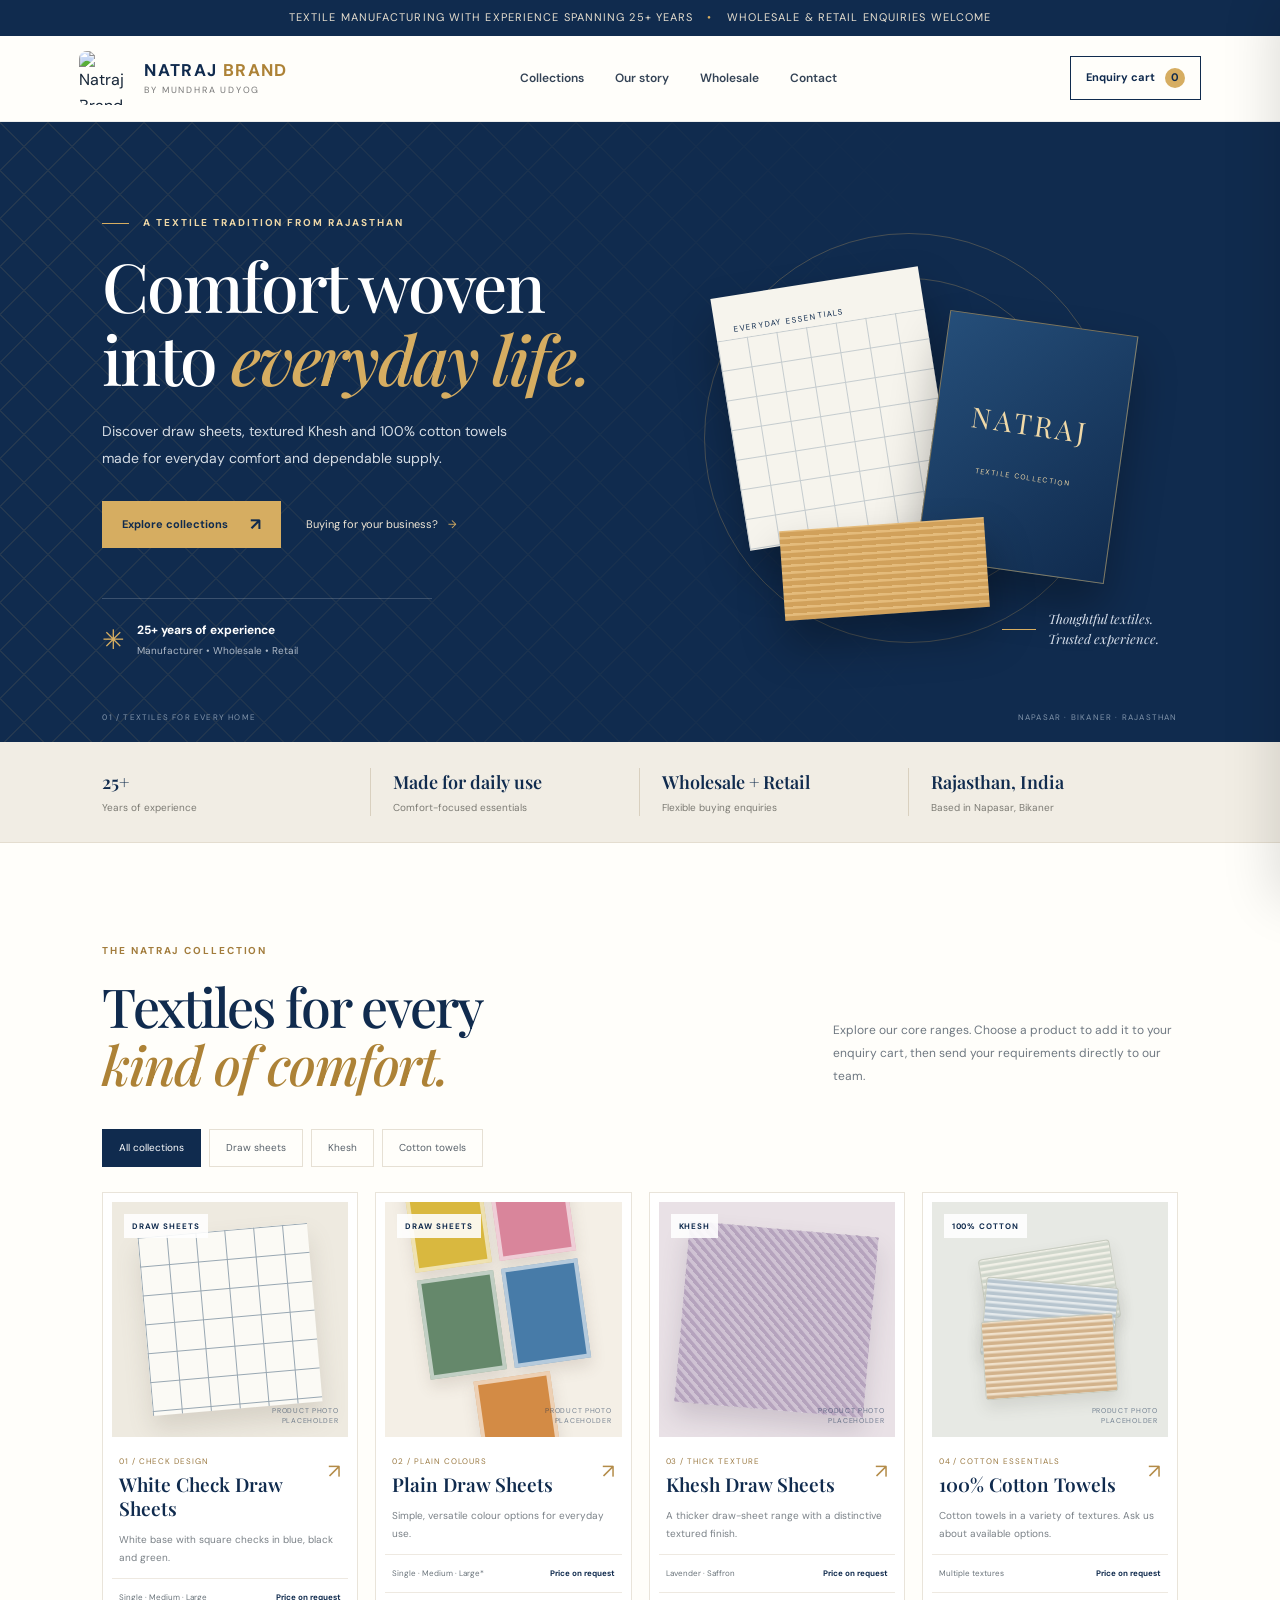
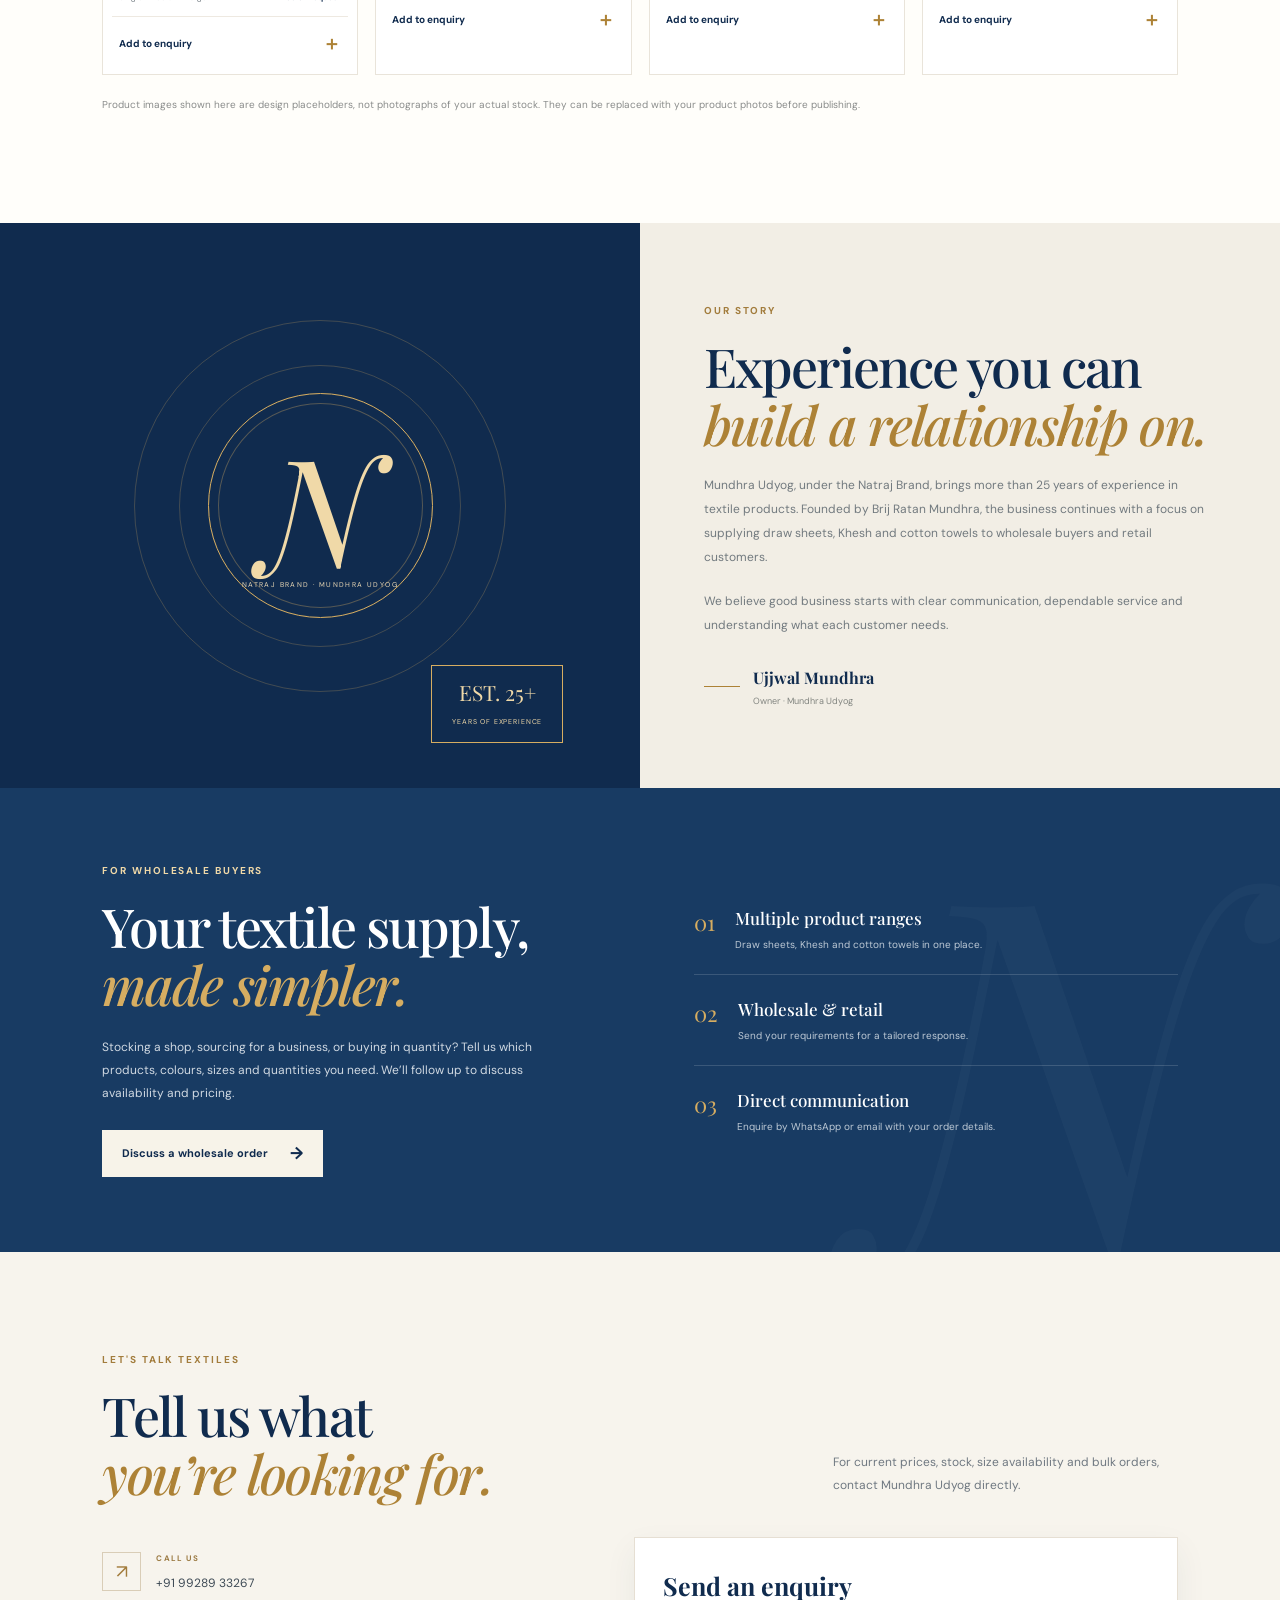
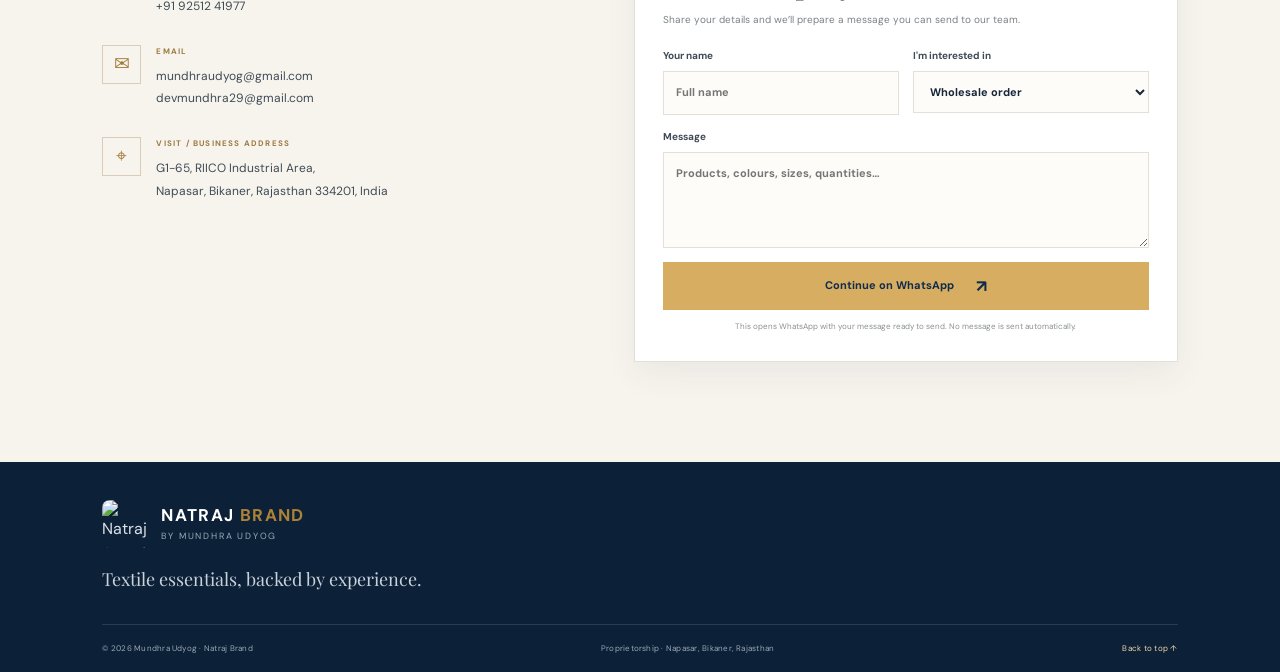
==== commit 4906e156: "Add files via upload" ====
--- a/index.html
+++ b/index.html
@@ -15,7 +15,7 @@
   <div class="announcement">Textile manufacturing with experience spanning 25+ years <span>•</span> Wholesale & retail enquiries welcome</div>
   <header class="site-header">
     <a class="brand" href="#home" aria-label="Natraj Brand home">
-      <span class="brand-mark" aria-hidden="true">N</span>
+      <img class="brand-logo" src="assets/natraj-logo.png" alt="Natraj Brand — Mundhra Udyog logo">
       <span class="brand-copy"><strong>NATRAJ <em>BRAND</em></strong><small>BY MUNDHRA UDYOG</small></span>
     </a>
     <button class="menu-toggle" aria-label="Open navigation" aria-expanded="false">☰</button>
@@ -79,15 +79,10 @@
       <form class="contact-form" id="contactForm"><h3>Send an enquiry</h3><p>Share your details and we’ll prepare a message you can send to our team.</p><div class="form-row"><label>Your name<input name="name" required placeholder="Full name"></label><label>I'm interested in<select name="interest"><option>Wholesale order</option><option>Retail purchase</option><option>Product pricing</option><option>Product availability</option><option>Other enquiry</option></select></label></div><label>Message<textarea name="message" required rows="4" placeholder="Products, colours, sizes, quantities…"></textarea></label><button class="button button-gold" type="submit">Continue on WhatsApp <span>↗</span></button><small class="form-note">This opens WhatsApp with your message ready to send. No message is sent automatically.</small></form></div></section>
   </main>
 
-  <footer class="site-footer"><a class="brand footer-brand" href="#home"><span class="brand-mark">N</span><span class="brand-copy"><strong>NATRAJ <em>BRAND</em></strong><small>BY MUNDHRA UDYOG</small></span></a><p>Textile essentials, backed by experience.</p><div class="footer-bottom"><span>© <span id="year"></span> Mundhra Udyog · Natraj Brand</span><span>Proprietorship · Napasar, Bikaner, Rajasthan</span><a href="#home">Back to top ↑</a></div></footer>
+  <footer class="site-footer"><a class="brand footer-brand" href="#home"><img class="brand-logo" src="assets/natraj-logo.png" alt="Natraj Brand — Mundhra Udyog logo"><span class="brand-copy"><strong>NATRAJ <em>BRAND</em></strong><small>BY MUNDHRA UDYOG</small></span></a><p>Textile essentials, backed by experience.</p><div class="footer-bottom"><span>© <span id="year"></span> Mundhra Udyog · Natraj Brand</span><span>Proprietorship · Napasar, Bikaner, Rajasthan</span><a href="#home">Back to top ↑</a></div></footer>
 
   <div class="cart-backdrop" id="cartBackdrop"></div><aside class="cart-drawer" id="cartDrawer" aria-label="Enquiry cart" aria-hidden="true"><div class="cart-header"><div><p class="eyebrow">YOUR SELECTION</p><h2>Enquiry cart</h2></div><button id="closeCart" class="close-cart" aria-label="Close cart">×</button></div><p class="cart-intro">Add the products you’re interested in. You can include quantities and send the enquiry through WhatsApp.</p><div id="cartItems" class="cart-items"><div class="empty-cart">Your enquiry cart is empty.<br><small>Explore the collections to add products.</small></div></div><label class="quantity-label">Additional requirements<textarea id="cartNotes" rows="3" placeholder="Approx. quantities, delivery location, sizes…"></textarea></label><button class="button button-gold cart-checkout" id="checkoutButton">Send enquiry on WhatsApp <span>↗</span></button><p class="cart-footnote">Prices and availability will be confirmed by Mundhra Udyog.</p></aside>
   <div class="toast" id="toast" role="status" aria-live="polite"></div>
   <script src="script.js"></script>
 </body>
 </html>
-<img
-  src="./natraj-logo.png"
-  alt="Natraj Brand - Mundhra Udyog"
-  class="brand-logo"
->
--- a/styles.css
+++ b/styles.css
@@ -2,3 +2,9 @@
 @media(max-width:1050px){.site-header{padding:0 4%}.main-nav{gap:17px}.hero{padding-left:6%;padding-right:6%}.hero-visual{transform:scale(.88)}.section{padding:80px 5%}.product-grid{grid-template-columns:repeat(2,minmax(0,1fr))}.product-image{height:270px}.trust-strip{padding-left:5%;padding-right:5%}.trust-strip>div{padding:0 13px}.heritage-copy{padding:55px 8%}.wholesale{padding:70px 5%;gap:6%}.contact-layout{gap:5%}}
 @media(max-width:720px){.announcement{font-size:8px;letter-spacing:.06em}.site-header{height:72px;padding:0 5%;gap:10px}.brand-mark{width:37px;height:37px;font-size:25px}.brand-copy strong{font-size:14px}.brand-copy small{font-size:7px}.menu-toggle{display:block;margin-left:auto}.main-nav{display:none;position:absolute;top:71px;left:0;right:0;padding:17px 6%;background:var(--paper);border-bottom:1px solid var(--line);flex-direction:column;gap:17px}.main-nav.open{display:flex}.cart-button{font-size:9px;padding:8px}.cart-button span{width:17px;height:17px}.hero{padding:57px 7% 65px;grid-template-columns:1fr;min-height:auto}.hero h1{font-size:51px}.hero-lede{font-size:12px}.hero-proof{margin-top:32px}.hero-visual{height:330px;transform:scale(.82);transform-origin:top center;margin:10px auto -45px}.orbit-one{width:350px;height:350px}.orbit-two{width:270px;height:270px}.fabric-white{left:37px;top:43px;width:180px;height:220px}.fabric-blue{right:15px;top:75px;width:165px;height:220px}.fabric-saffron{left:75px;bottom:30px;width:175px}.hero-bottomline{left:7%;right:7%;font-size:6px}.trust-strip{grid-template-columns:1fr 1fr;gap:19px;padding:22px 7%}.trust-strip>div{border:0;padding:0}.trust-strip b{font-size:16px}.trust-strip span{font-size:9px}.section{padding:65px 6%}.section-heading{display:block;margin-bottom:25px}.section-heading h2,.heritage h2,.wholesale h2{font-size:42px}.section-heading>p{margin-top:18px}.product-grid{gap:10px}.product-card{padding:6px 6px 12px}.product-image{height:190px}.product-info{padding:13px 5px 0}.product-info h3{font-size:16px}.product-kicker{font-size:7px}.product-desc{font-size:9px;padding:0 5px;min-height:55px}.product-meta{font-size:7px;padding:10px 5px;display:block}.product-meta b{display:block;text-align:left;margin-top:5px}.add-button{font-size:9px;padding:10px 5px 0}.image-tag{font-size:6px;top:7px;left:7px;padding:5px}.plain-swatches i{height:70px}.heritage{grid-template-columns:1fr}.heritage-art{min-height:350px}.heritage-art:before{width:310px;height:310px}.heritage-art:after{width:240px;height:240px}.heritage-circle{width:190px;height:190px}.heritage-n{font-size:125px}.heritage-stamp{bottom:25px;right:8%;font-size:17px}.heritage-copy{padding:50px 7%}.wholesale{grid-template-columns:1fr;padding:60px 7%;gap:35px}.wholesale-points>div{padding:17px 0}.contact-layout{grid-template-columns:1fr;gap:30px}.contact-form{padding:22px 17px}.form-row{grid-template-columns:1fr;gap:0}.footer-bottom{flex-direction:column;gap:9px}.site-footer{padding:32px 6% 18px}}
 @media(max-width:380px){.product-grid{grid-template-columns:1fr}.product-image{height:260px}.product-desc{min-height:unset}.hero h1{font-size:44px}.hero-visual{transform:scale(.72);margin-left:-20px;margin-right:-20px}.cart-button{padding:7px}.brand-copy strong{font-size:12px}}
+
+
+/* Natraj Brand logo integration */
+.brand-logo{display:block;width:54px;height:54px;object-fit:contain;flex:0 0 auto;border-radius:8px;}
+.footer-brand .brand-logo{width:48px;height:48px;}
+@media(max-width:720px){.brand-logo{width:43px;height:43px;}.footer-brand .brand-logo{width:40px;height:40px;}}
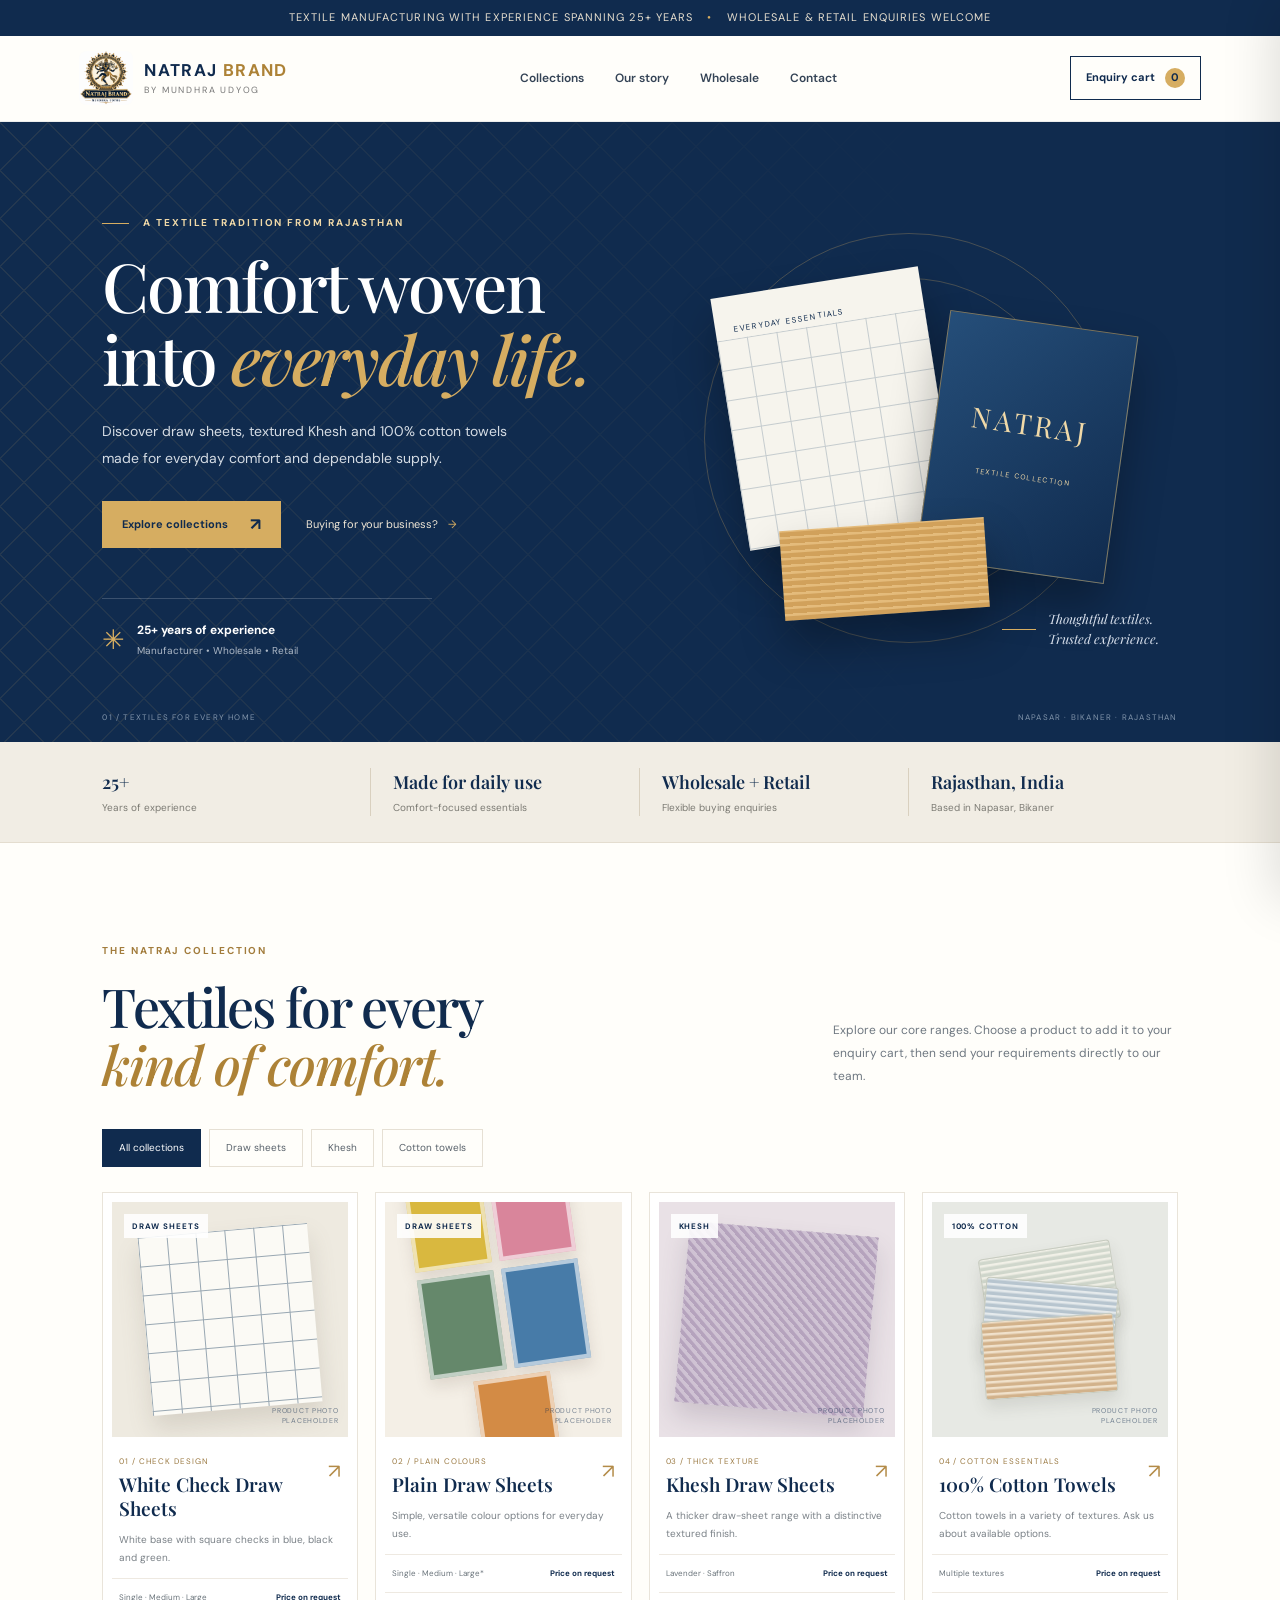
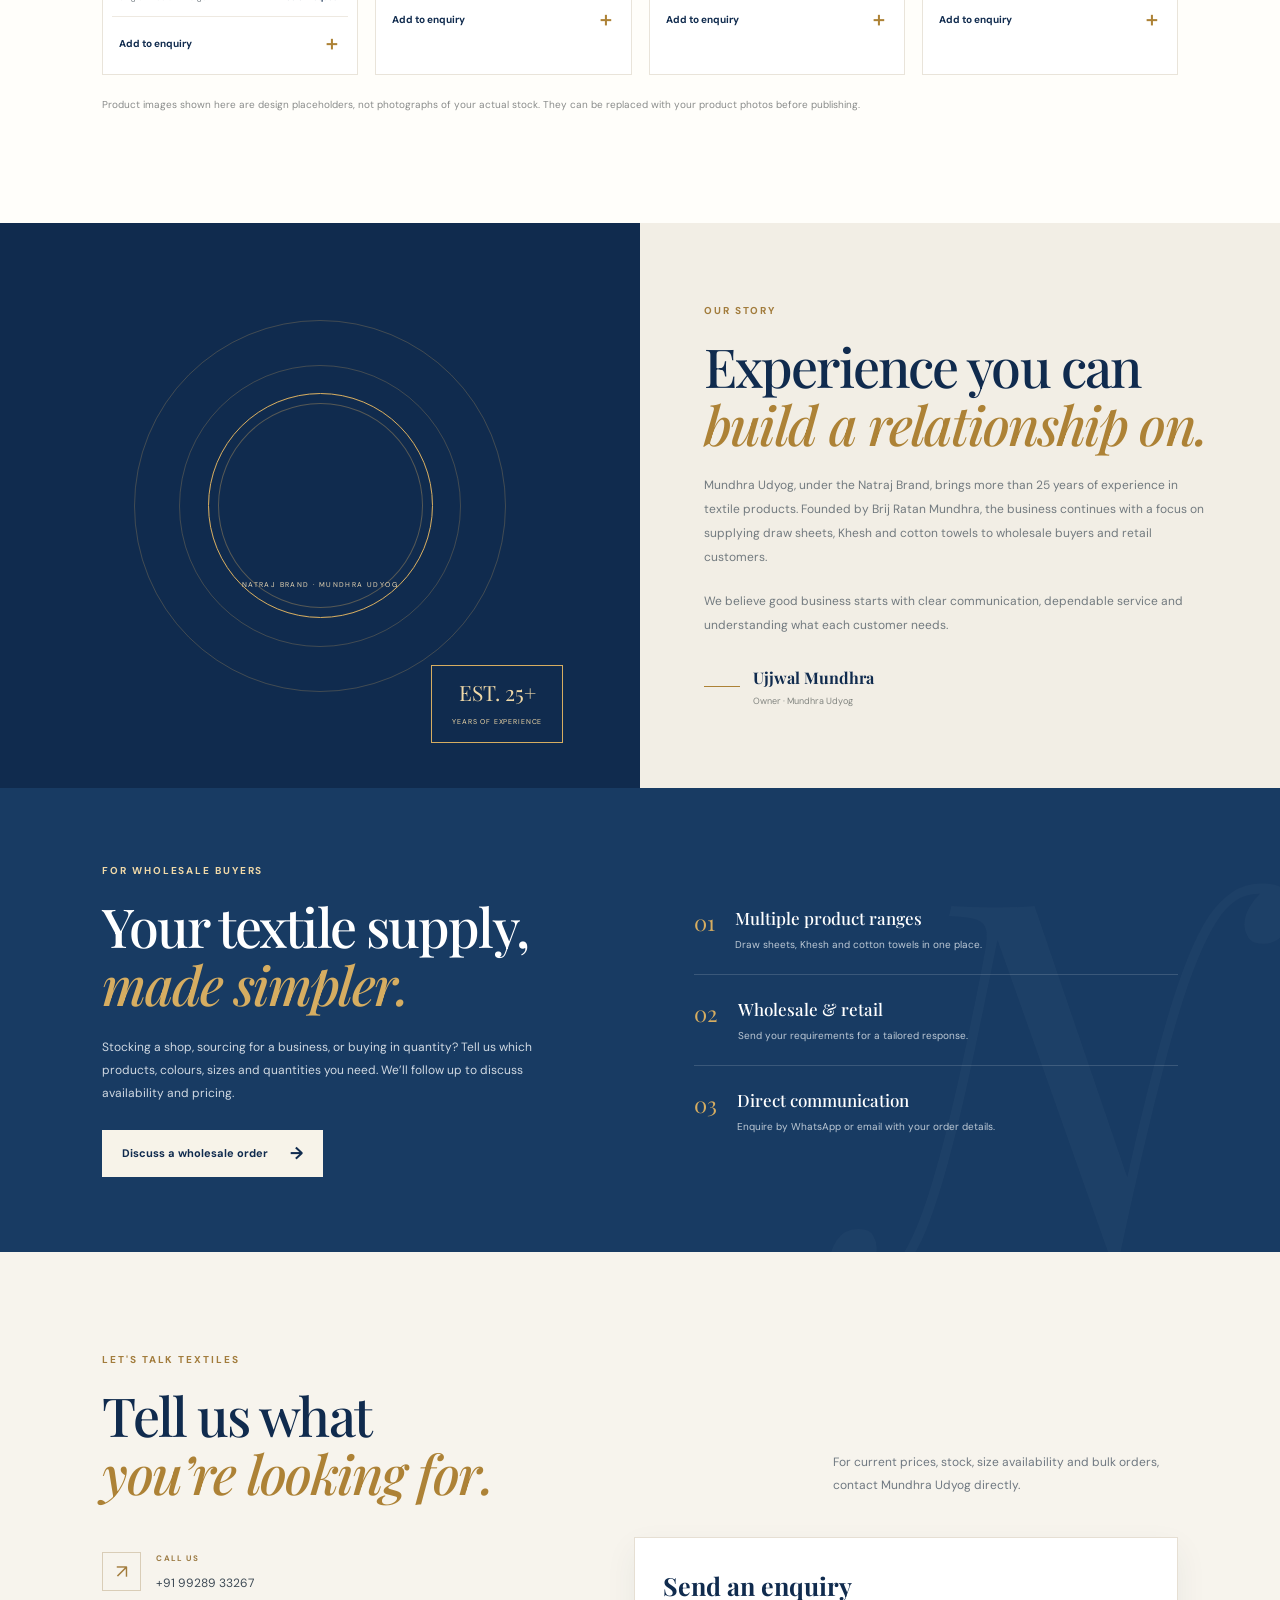
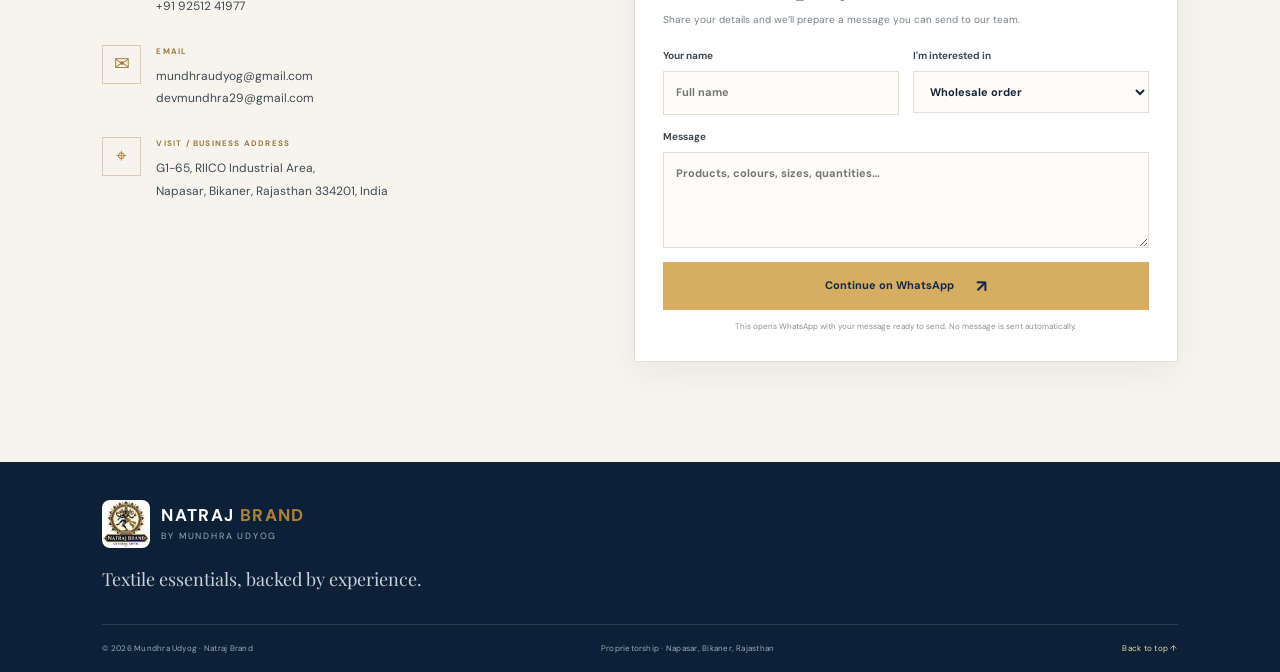
==== commit 6c0e2ecf: "Refactor heritage section in index.html" ====
--- a/index.html
+++ b/index.html
@@ -71,7 +71,7 @@
       <p class="photo-note">Product images shown here are design placeholders, not photographs of your actual stock. They can be replaced with your product photos before publishing.</p>
     </section>
 
-    <section class="heritage" id="about"><div class="heritage-art"><div class="heritage-circle"><span class="heritage-n">N</span><span class="heritage-circle-text">NATRAJ BRAND · MUNDHRA UDYOG</span></div><div class="heritage-stamp">EST. 25+<br><small>YEARS OF EXPERIENCE</small></div></div><div class="heritage-copy"><p class="eyebrow">OUR STORY</p><h2>Experience you can<br><i>build a relationship on.</i></h2><p>Mundhra Udyog, under the Natraj Brand, brings more than 25 years of experience in textile products. Founded by Brij Ratan Mundhra, the business continues with a focus on supplying draw sheets, Khesh and cotton towels to wholesale buyers and retail customers.</p><p>We believe good business starts with clear communication, dependable service and understanding what each customer needs.</p><div class="signature"><span class="signature-line"></span><div><strong>Ujjwal Mundhra</strong><small>Owner · Mundhra Udyog</small></div></div></div></section>
+    <section class="heritage" id="about"><div class="heritage-art"><div class="heritage-circle"><span class="heritage-circle-text">NATRAJ BRAND · MUNDHRA UDYOG</span></div><div class="heritage-stamp">EST. 25+<br><small>YEARS OF EXPERIENCE</small></div></div><div class="heritage-copy"><p class="eyebrow">OUR STORY</p><h2>Experience you can<br><i>build a relationship on.</i></h2><p>Mundhra Udyog, under the Natraj Brand, brings more than 25 years of experience in textile products. Founded by Brij Ratan Mundhra, the business continues with a focus on supplying draw sheets, Khesh and cotton towels to wholesale buyers and retail customers.</p><p>We believe good business starts with clear communication, dependable service and understanding what each customer needs.</p><div class="signature"><span class="signature-line"></span><div><strong>Ujjwal Mundhra</strong><small>Owner · Mundhra Udyog</small></div></div></div></section>
 
     <section class="wholesale" id="wholesale"><div class="wholesale-copy"><p class="eyebrow">FOR WHOLESALE BUYERS</p><h2>Your textile supply,<br><i>made simpler.</i></h2><p>Stocking a shop, sourcing for a business, or buying in quantity? Tell us which products, colours, sizes and quantities you need. We’ll follow up to discuss availability and pricing.</p><a class="button button-light" href="#contact">Discuss a wholesale order <span>→</span></a></div><div class="wholesale-points"><div><span>01</span><section><h3>Multiple product ranges</h3><p>Draw sheets, Khesh and cotton towels in one place.</p></section></div><div><span>02</span><section><h3>Wholesale & retail</h3><p>Send your requirements for a tailored response.</p></section></div><div><span>03</span><section><h3>Direct communication</h3><p>Enquire by WhatsApp or email with your order details.</p></section></div></div></section>
 
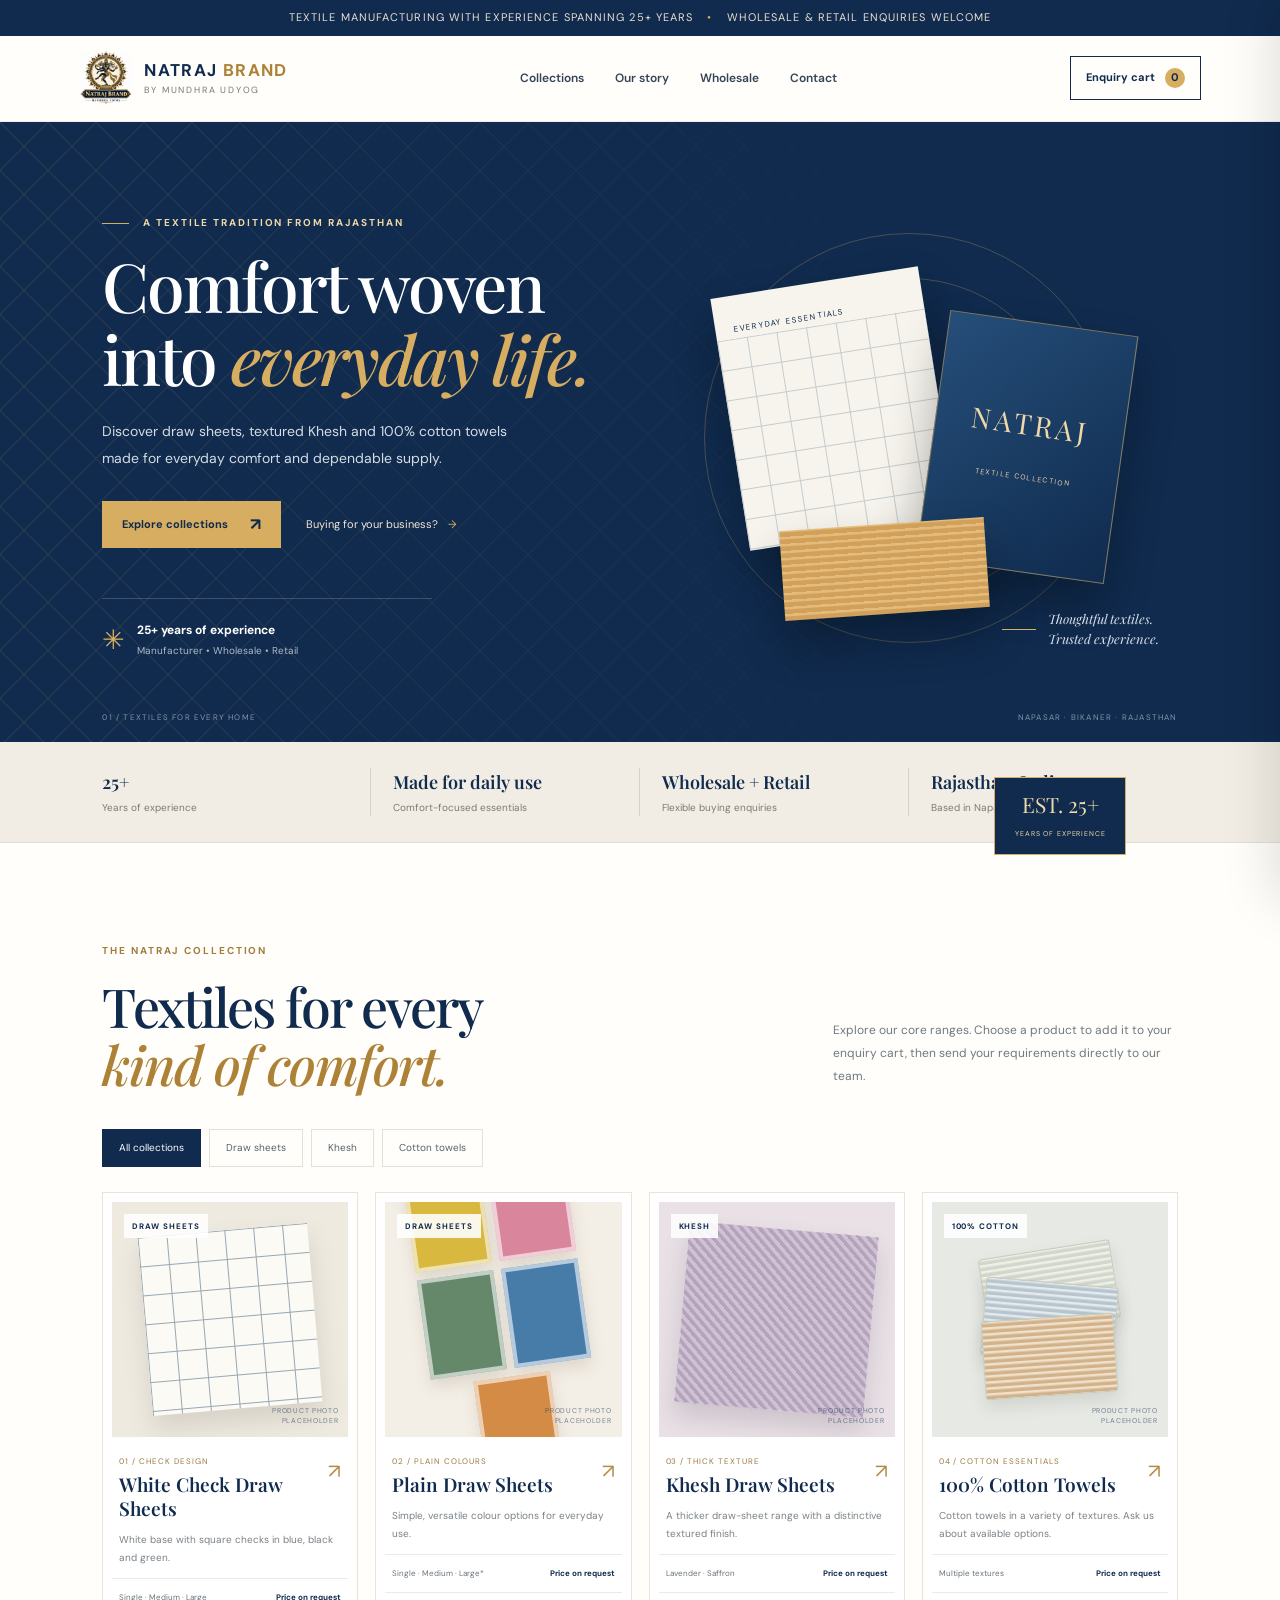
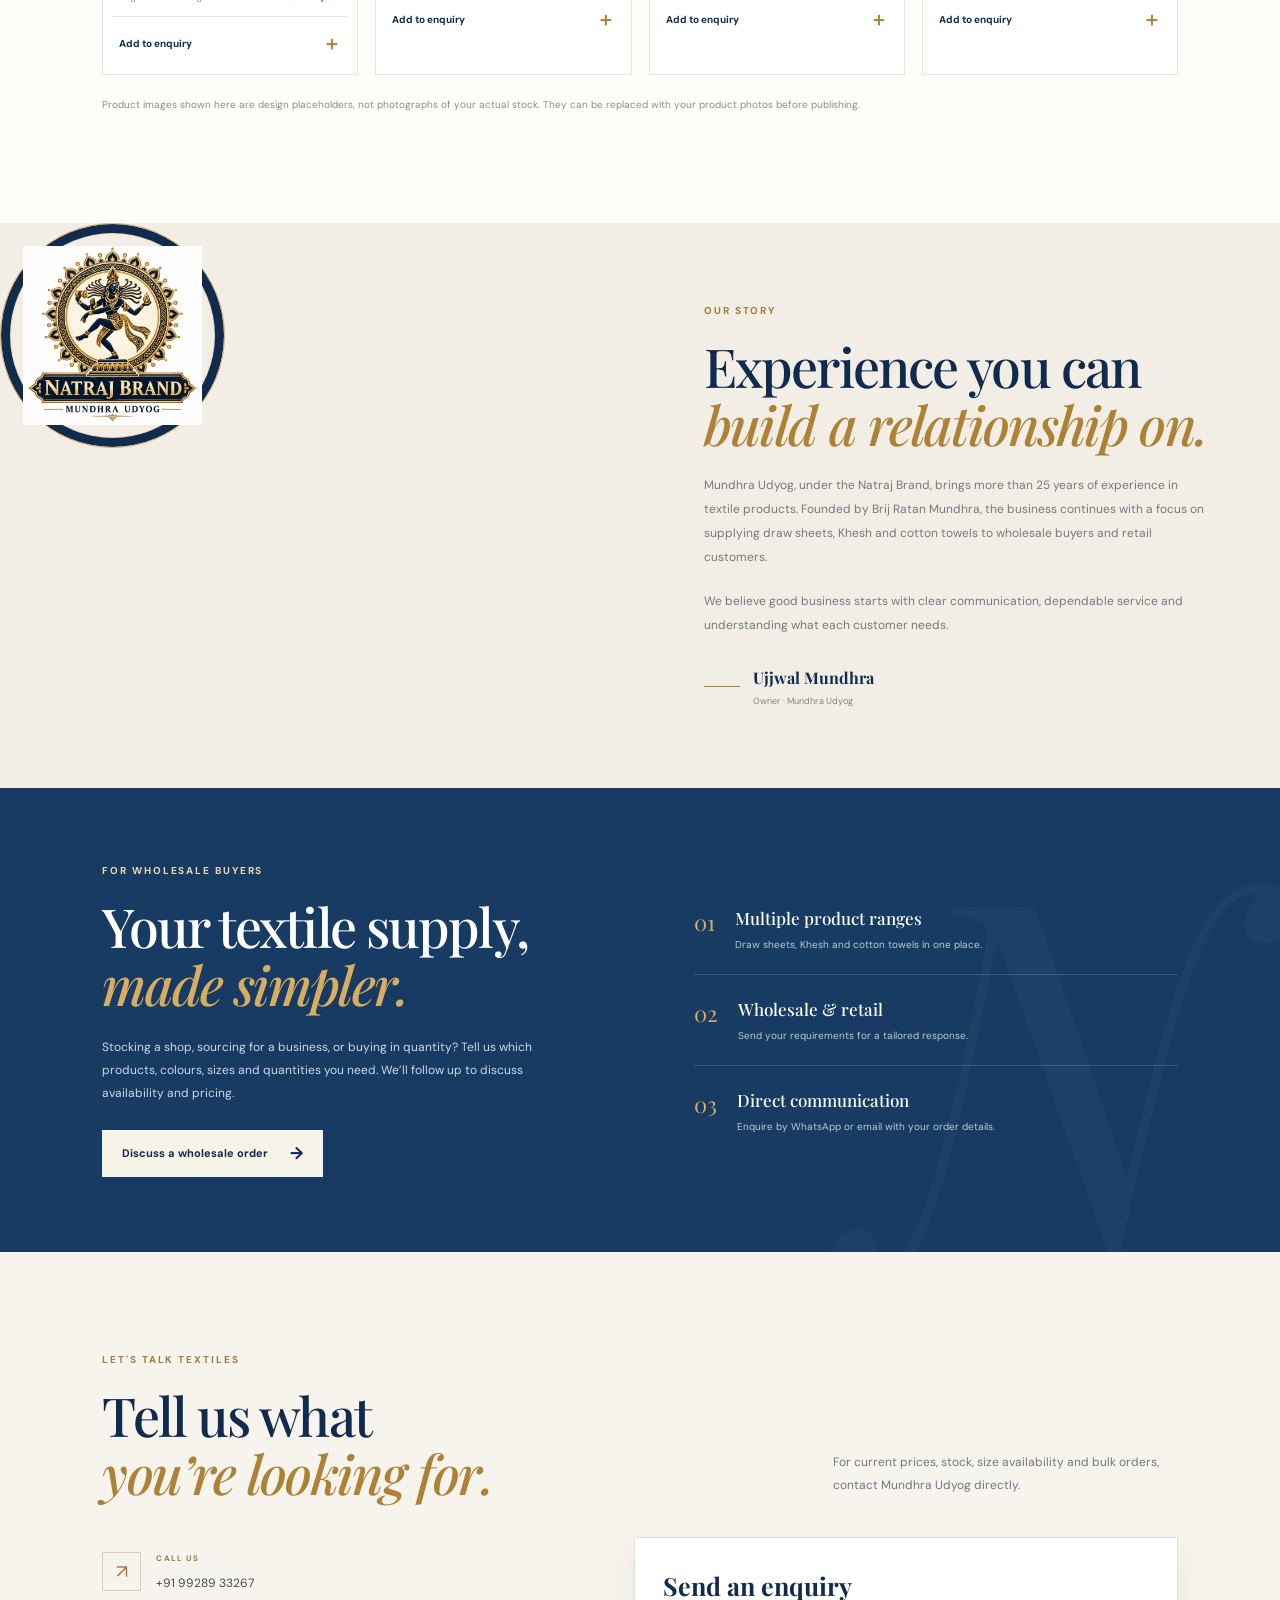
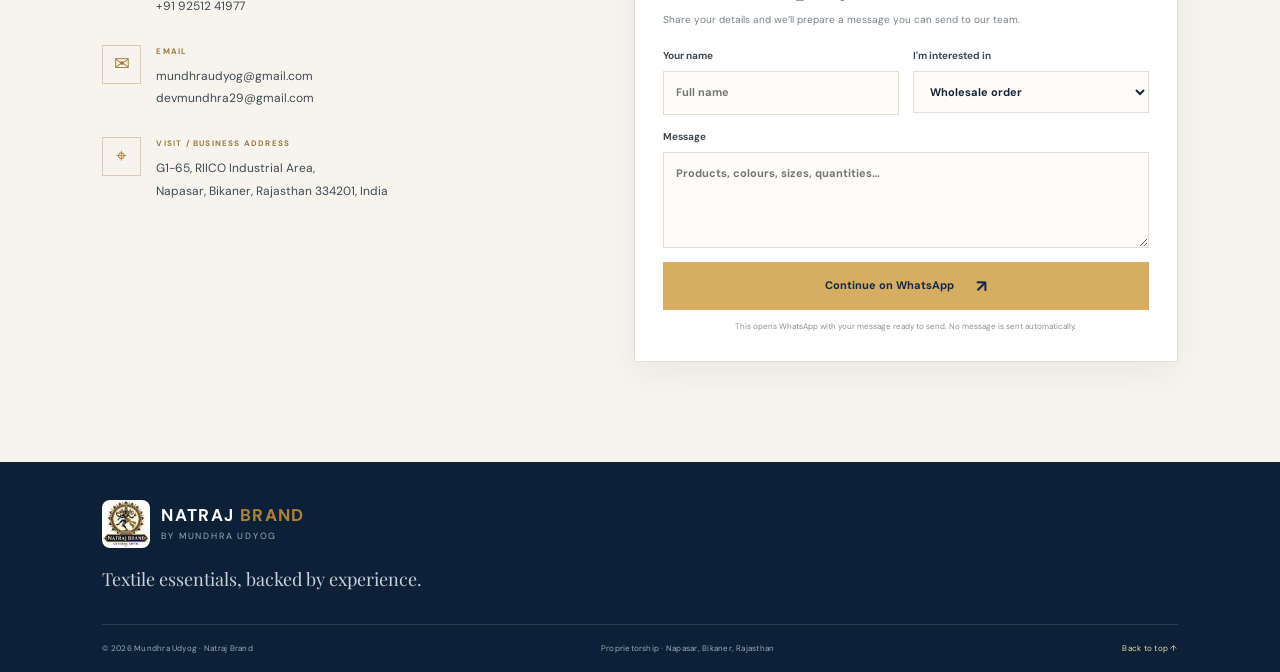
==== commit caeda110: "Replace heritage section content with logo and text" ====
--- a/index.html
+++ b/index.html
@@ -10,6 +10,7 @@
   <link rel="preconnect" href="https://fonts.gstatic.com" crossorigin>
   <link href="https://fonts.googleapis.com/css2?family=DM+Sans:wght@400;500;600;700&family=Playfair+Display:wght@500;600;700&display=swap" rel="stylesheet">
   <link rel="stylesheet" href="styles.css">
+<link rel="icon" type="image/png"href="./assets/natraj-favicon.png">
 </head>
 <body>
   <div class="announcement">Textile manufacturing with experience spanning 25+ years <span>•</span> Wholesale & retail enquiries welcome</div>
@@ -71,7 +72,7 @@
       <p class="photo-note">Product images shown here are design placeholders, not photographs of your actual stock. They can be replaced with your product photos before publishing.</p>
     </section>
 
-    <section class="heritage" id="about"><div class="heritage-art"><div class="heritage-circle"><span class="heritage-circle-text">NATRAJ BRAND · MUNDHRA UDYOG</span></div><div class="heritage-stamp">EST. 25+<br><small>YEARS OF EXPERIENCE</small></div></div><div class="heritage-copy"><p class="eyebrow">OUR STORY</p><h2>Experience you can<br><i>build a relationship on.</i></h2><p>Mundhra Udyog, under the Natraj Brand, brings more than 25 years of experience in textile products. Founded by Brij Ratan Mundhra, the business continues with a focus on supplying draw sheets, Khesh and cotton towels to wholesale buyers and retail customers.</p><p>We believe good business starts with clear communication, dependable service and understanding what each customer needs.</p><div class="signature"><span class="signature-line"></span><div><strong>Ujjwal Mundhra</strong><small>Owner · Mundhra Udyog</small></div></div></div></section>
+    <section class="heritage" id="about"><div class="heritage-circle"><img src="./assets/natraj-logo.png" alt="Natraj Brand Logo" class="heritage-logo"><span class="heritage-circle-text">NATRAJ BRAND · MUNDHRA UDYOG</span></div><div class="heritage-stamp">EST. 25+<br><small>YEARS OF EXPERIENCE</small></div></div><div class="heritage-copy"><p class="eyebrow">OUR STORY</p><h2>Experience you can<br><i>build a relationship on.</i></h2><p>Mundhra Udyog, under the Natraj Brand, brings more than 25 years of experience in textile products. Founded by Brij Ratan Mundhra, the business continues with a focus on supplying draw sheets, Khesh and cotton towels to wholesale buyers and retail customers.</p><p>We believe good business starts with clear communication, dependable service and understanding what each customer needs.</p><div class="signature"><span class="signature-line"></span><div><strong>Ujjwal Mundhra</strong><small>Owner · Mundhra Udyog</small></div></div></div></section>
 
     <section class="wholesale" id="wholesale"><div class="wholesale-copy"><p class="eyebrow">FOR WHOLESALE BUYERS</p><h2>Your textile supply,<br><i>made simpler.</i></h2><p>Stocking a shop, sourcing for a business, or buying in quantity? Tell us which products, colours, sizes and quantities you need. We’ll follow up to discuss availability and pricing.</p><a class="button button-light" href="#contact">Discuss a wholesale order <span>→</span></a></div><div class="wholesale-points"><div><span>01</span><section><h3>Multiple product ranges</h3><p>Draw sheets, Khesh and cotton towels in one place.</p></section></div><div><span>02</span><section><h3>Wholesale & retail</h3><p>Send your requirements for a tailored response.</p></section></div><div><span>03</span><section><h3>Direct communication</h3><p>Enquire by WhatsApp or email with your order details.</p></section></div></div></section>
 
--- a/styles.css
+++ b/styles.css
@@ -8,3 +8,12 @@
 .brand-logo{display:block;width:54px;height:54px;object-fit:contain;flex:0 0 auto;border-radius:8px;}
 .footer-brand .brand-logo{width:48px;height:48px;}
 @media(max-width:720px){.brand-logo{width:43px;height:43px;}.footer-brand .brand-logo{width:40px;height:40px;}}
+.heritage-logo {
+  width: 80%;
+  height: 80%;
+  object-fit: contain;
+  display: block;
+  margin: auto;
+  position: relative;
+  z-index: 2;
+}
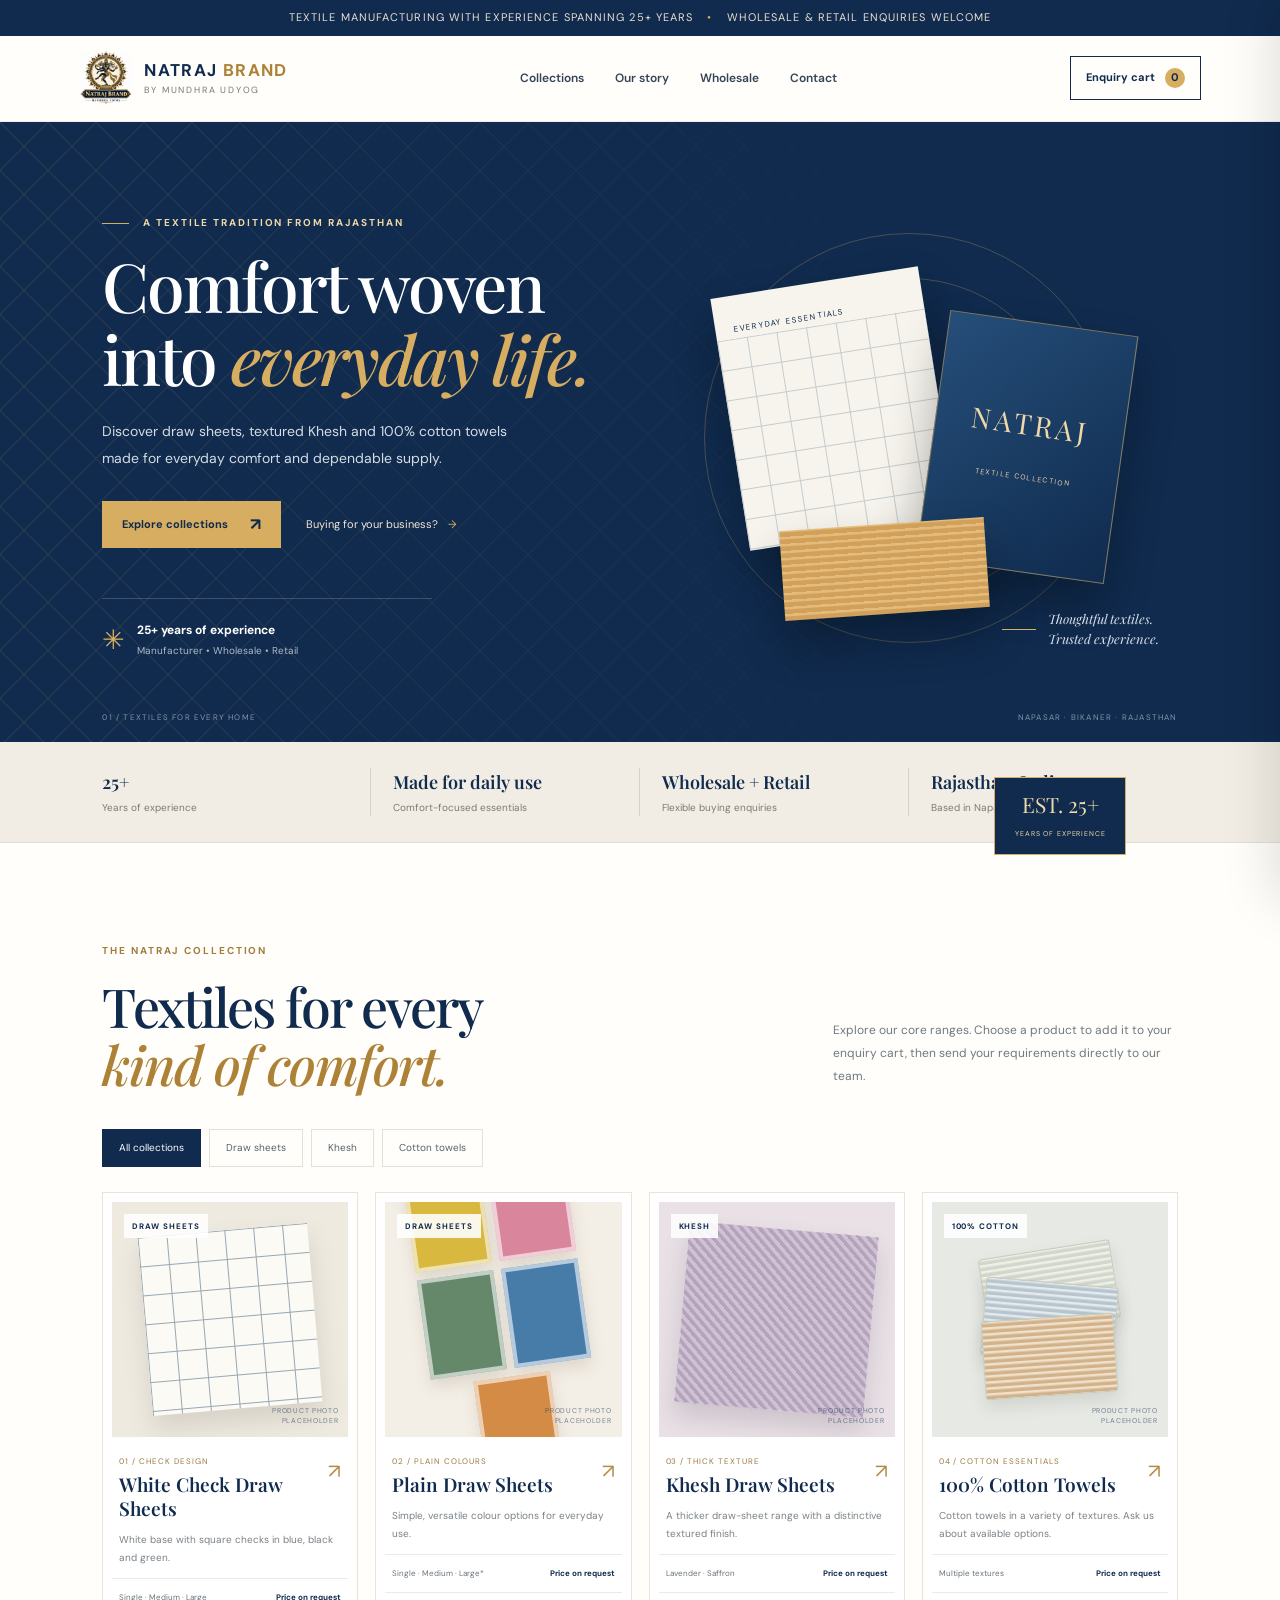
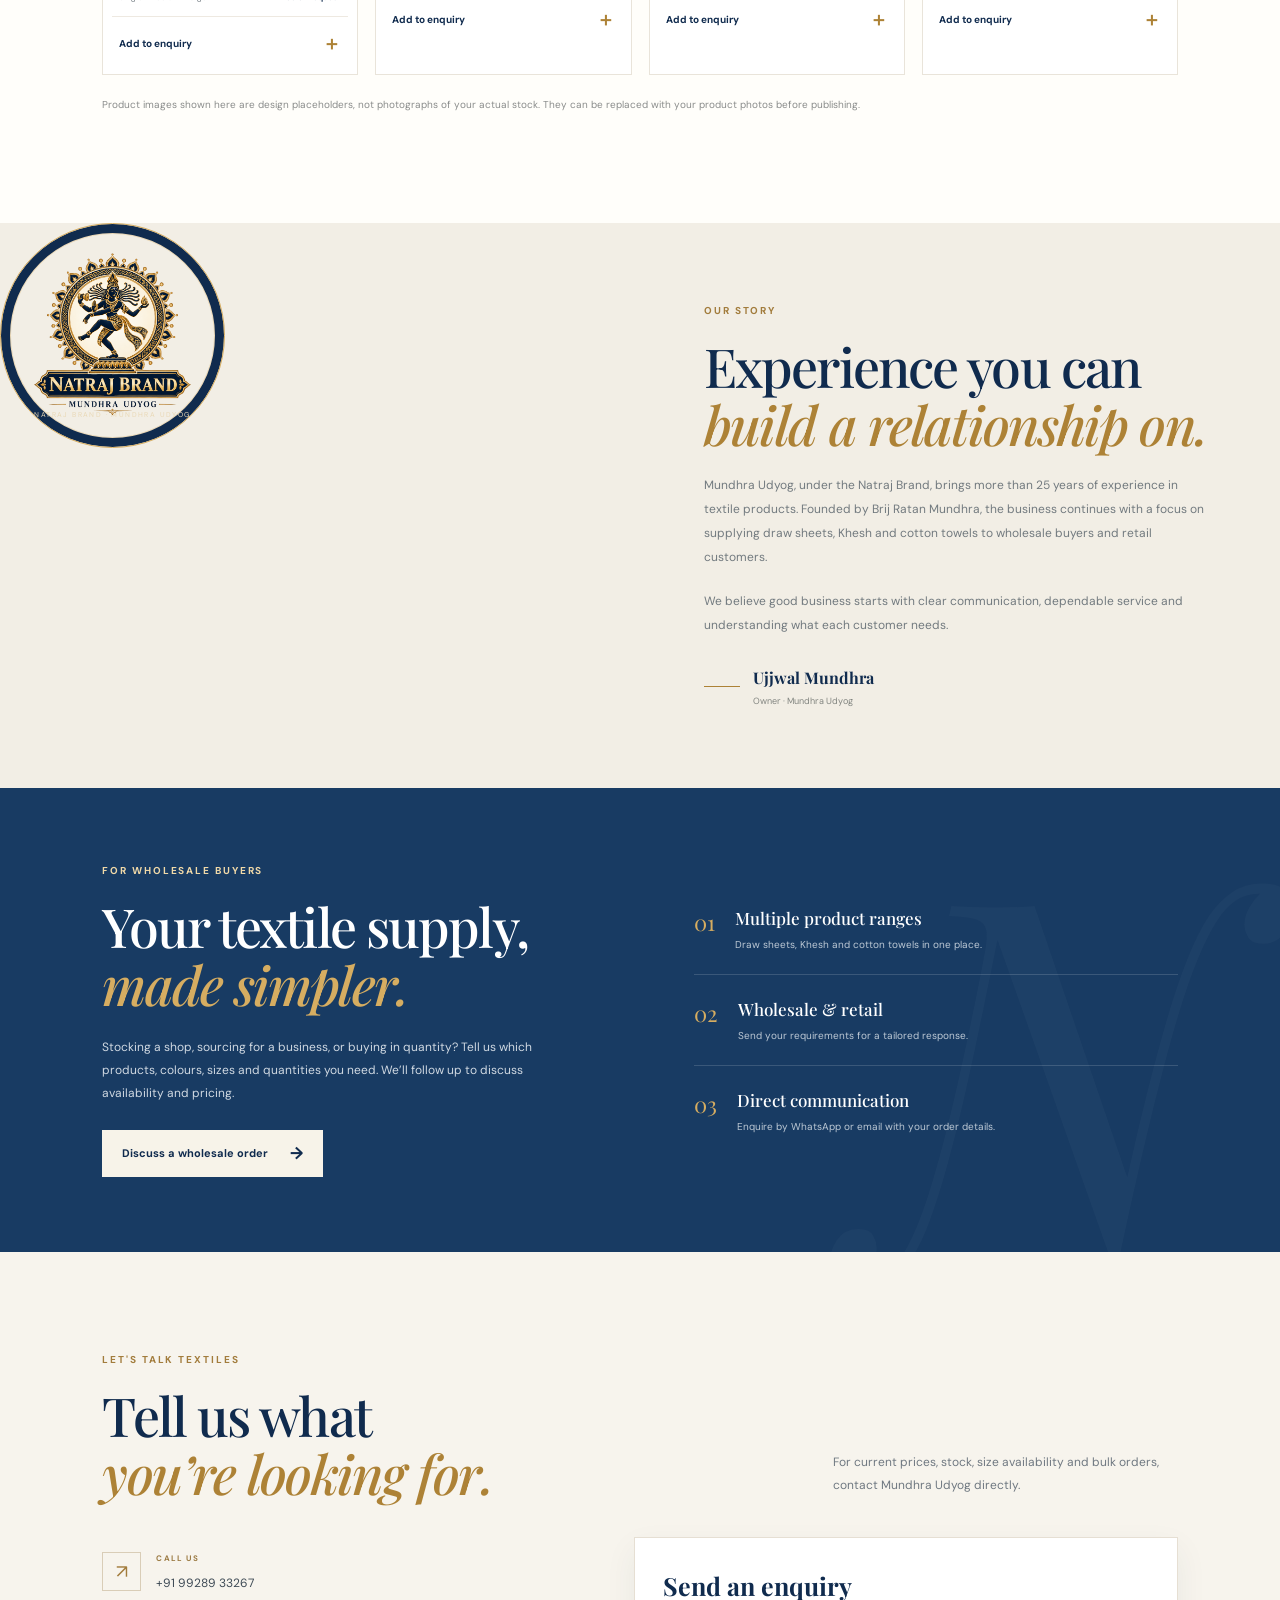
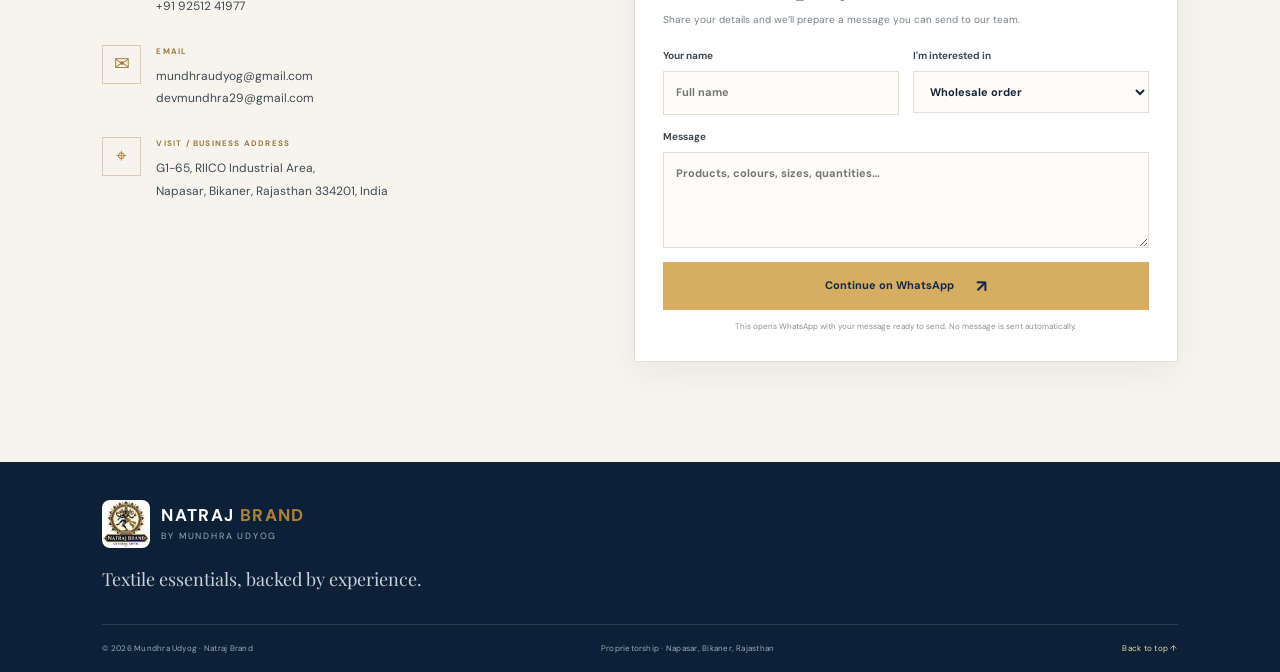
==== commit f21d29bf: "Update heritage section logo and image source" ====
--- a/index.html
+++ b/index.html
@@ -72,7 +72,7 @@
       <p class="photo-note">Product images shown here are design placeholders, not photographs of your actual stock. They can be replaced with your product photos before publishing.</p>
     </section>
 
-    <section class="heritage" id="about"><div class="heritage-circle"><img src="./assets/natraj-logo.png" alt="Natraj Brand Logo" class="heritage-logo"><span class="heritage-circle-text">NATRAJ BRAND · MUNDHRA UDYOG</span></div><div class="heritage-stamp">EST. 25+<br><small>YEARS OF EXPERIENCE</small></div></div><div class="heritage-copy"><p class="eyebrow">OUR STORY</p><h2>Experience you can<br><i>build a relationship on.</i></h2><p>Mundhra Udyog, under the Natraj Brand, brings more than 25 years of experience in textile products. Founded by Brij Ratan Mundhra, the business continues with a focus on supplying draw sheets, Khesh and cotton towels to wholesale buyers and retail customers.</p><p>We believe good business starts with clear communication, dependable service and understanding what each customer needs.</p><div class="signature"><span class="signature-line"></span><div><strong>Ujjwal Mundhra</strong><small>Owner · Mundhra Udyog</small></div></div></div></section>
+    <section class="heritage" id="about"><div class="heritage-circle"><img src="./assets/natraj-favicon.png" alt="Natraj Brand" class="heritage-logo"><span class="heritage-circle-text">NATRAJ BRAND · MUNDHRA UDYOG</span></div><div class="heritage-stamp">EST. 25+<br><small>YEARS OF EXPERIENCE</small></div></div><div class="heritage-copy"><p class="eyebrow">OUR STORY</p><h2>Experience you can<br><i>build a relationship on.</i></h2><p>Mundhra Udyog, under the Natraj Brand, brings more than 25 years of experience in textile products. Founded by Brij Ratan Mundhra, the business continues with a focus on supplying draw sheets, Khesh and cotton towels to wholesale buyers and retail customers.</p><p>We believe good business starts with clear communication, dependable service and understanding what each customer needs.</p><div class="signature"><span class="signature-line"></span><div><strong>Ujjwal Mundhra</strong><small>Owner · Mundhra Udyog</small></div></div></div></section>
 
     <section class="wholesale" id="wholesale"><div class="wholesale-copy"><p class="eyebrow">FOR WHOLESALE BUYERS</p><h2>Your textile supply,<br><i>made simpler.</i></h2><p>Stocking a shop, sourcing for a business, or buying in quantity? Tell us which products, colours, sizes and quantities you need. We’ll follow up to discuss availability and pricing.</p><a class="button button-light" href="#contact">Discuss a wholesale order <span>→</span></a></div><div class="wholesale-points"><div><span>01</span><section><h3>Multiple product ranges</h3><p>Draw sheets, Khesh and cotton towels in one place.</p></section></div><div><span>02</span><section><h3>Wholesale & retail</h3><p>Send your requirements for a tailored response.</p></section></div><div><span>03</span><section><h3>Direct communication</h3><p>Enquire by WhatsApp or email with your order details.</p></section></div></div></section>
 
--- a/styles.css
+++ b/styles.css
@@ -8,12 +8,18 @@
 .brand-logo{display:block;width:54px;height:54px;object-fit:contain;flex:0 0 auto;border-radius:8px;}
 .footer-brand .brand-logo{width:48px;height:48px;}
 @media(max-width:720px){.brand-logo{width:43px;height:43px;}.footer-brand .brand-logo{width:40px;height:40px;}}
+.heritage-circle {
+  display: flex;
+  align-items: center;
+  justify-content: center;
+}
+
 .heritage-logo {
-  width: 80%;
-  height: 80%;
+  display: block;
+  width: 75%;
+  height: 75%;
   object-fit: contain;
-  display: block;
   margin: auto;
   position: relative;
-  z-index: 2;
+  z-index: 5;
 }
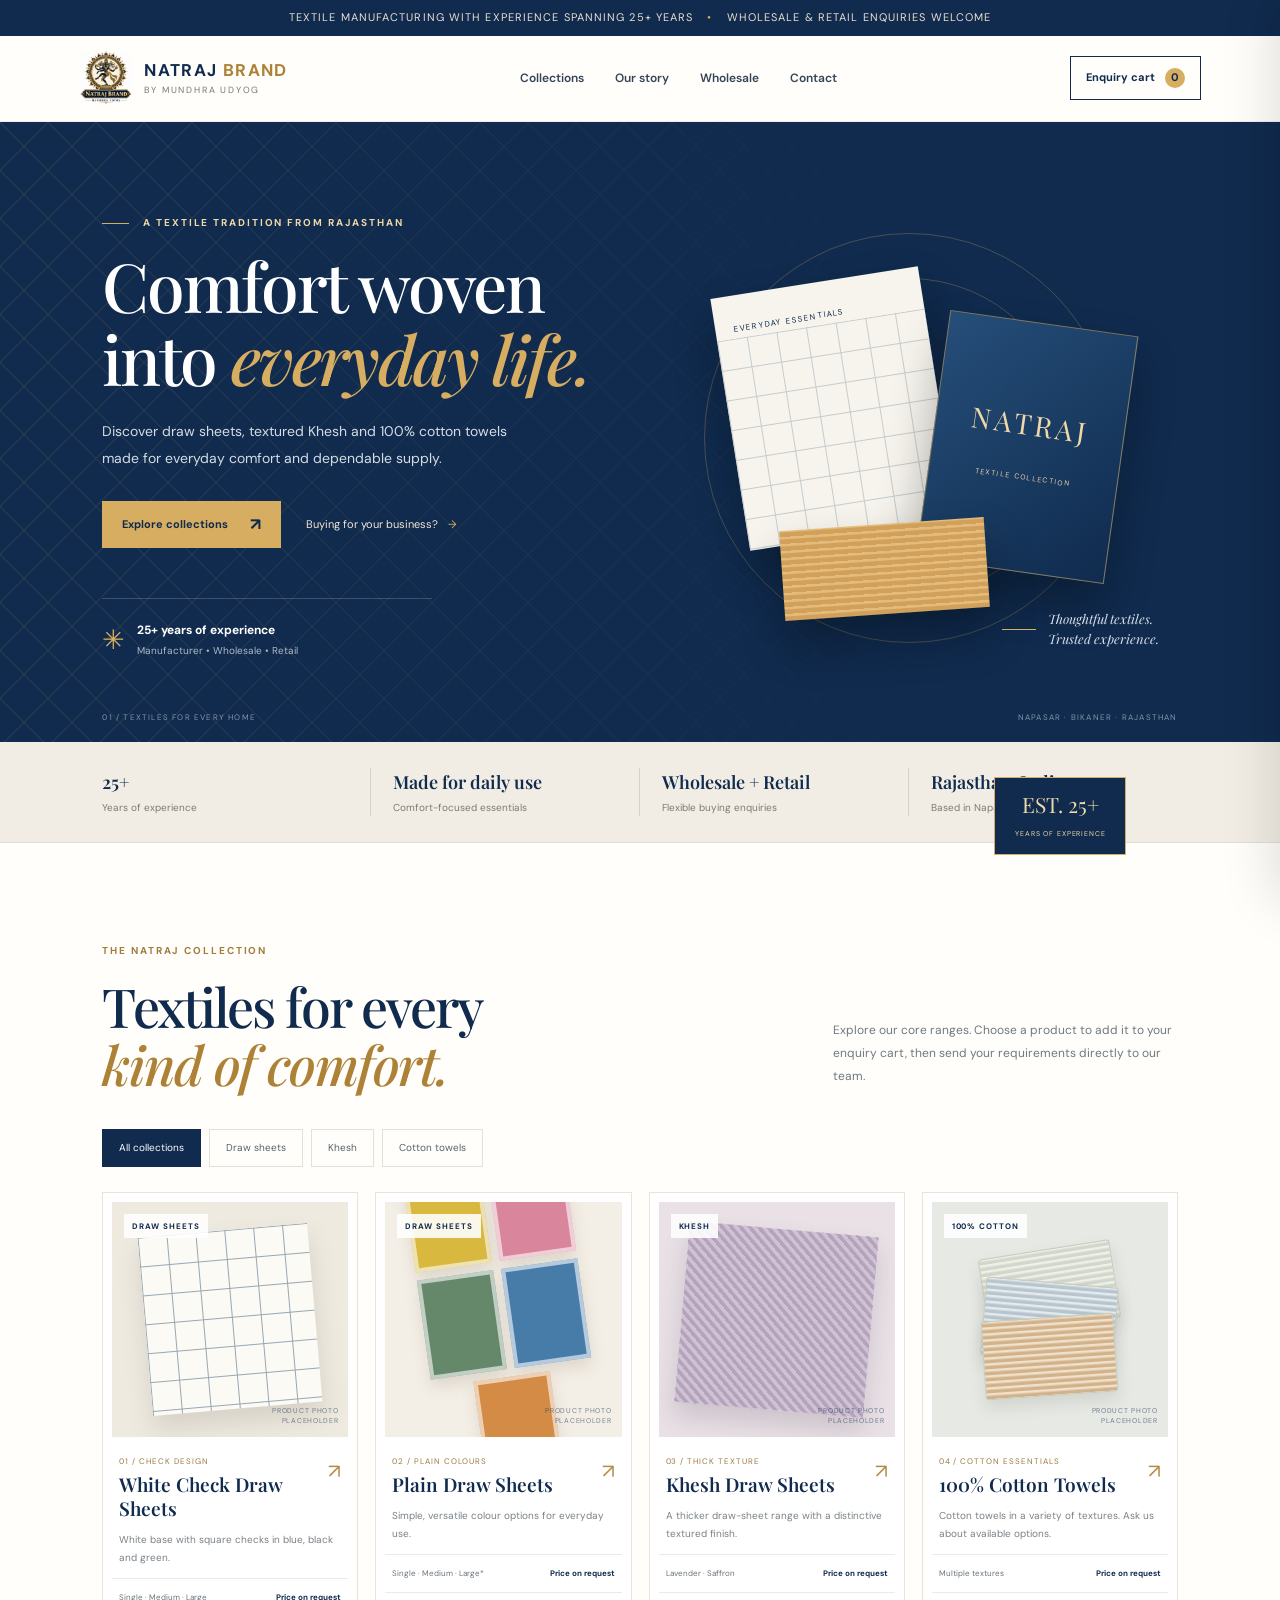
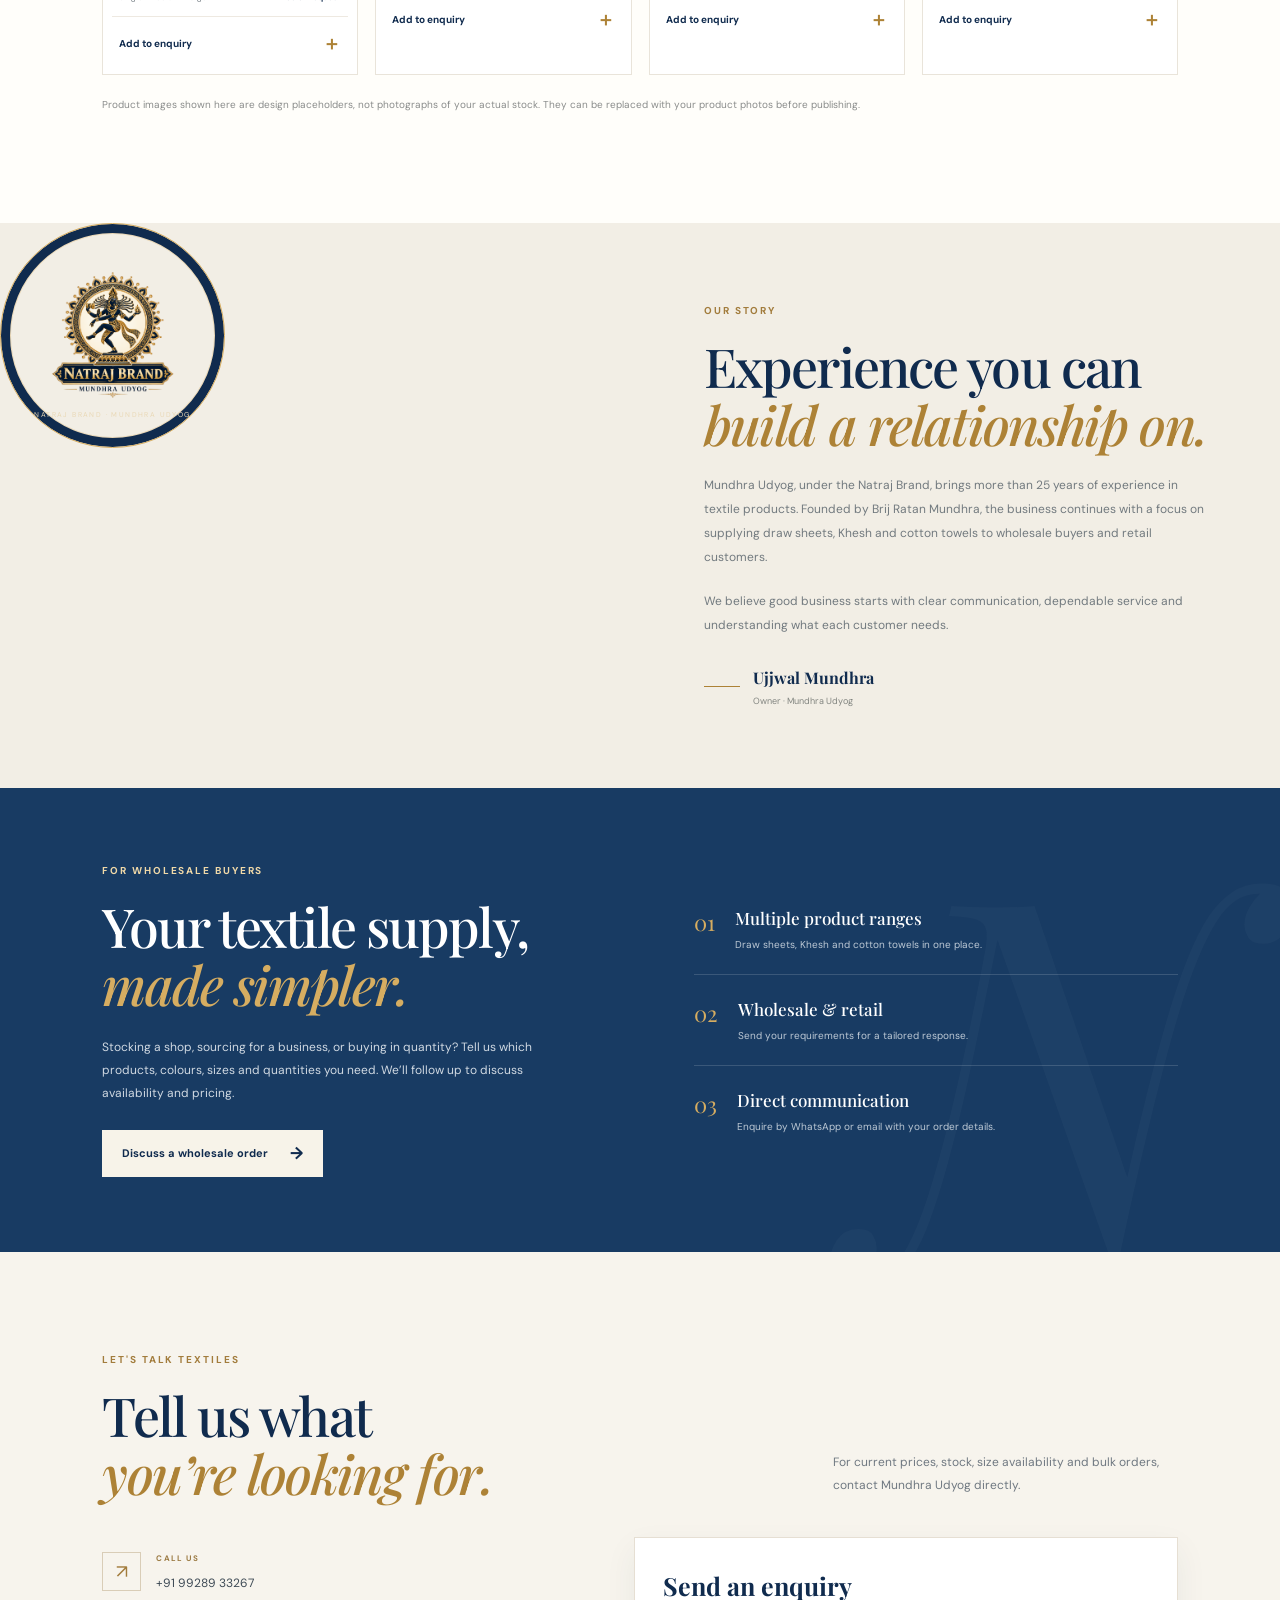
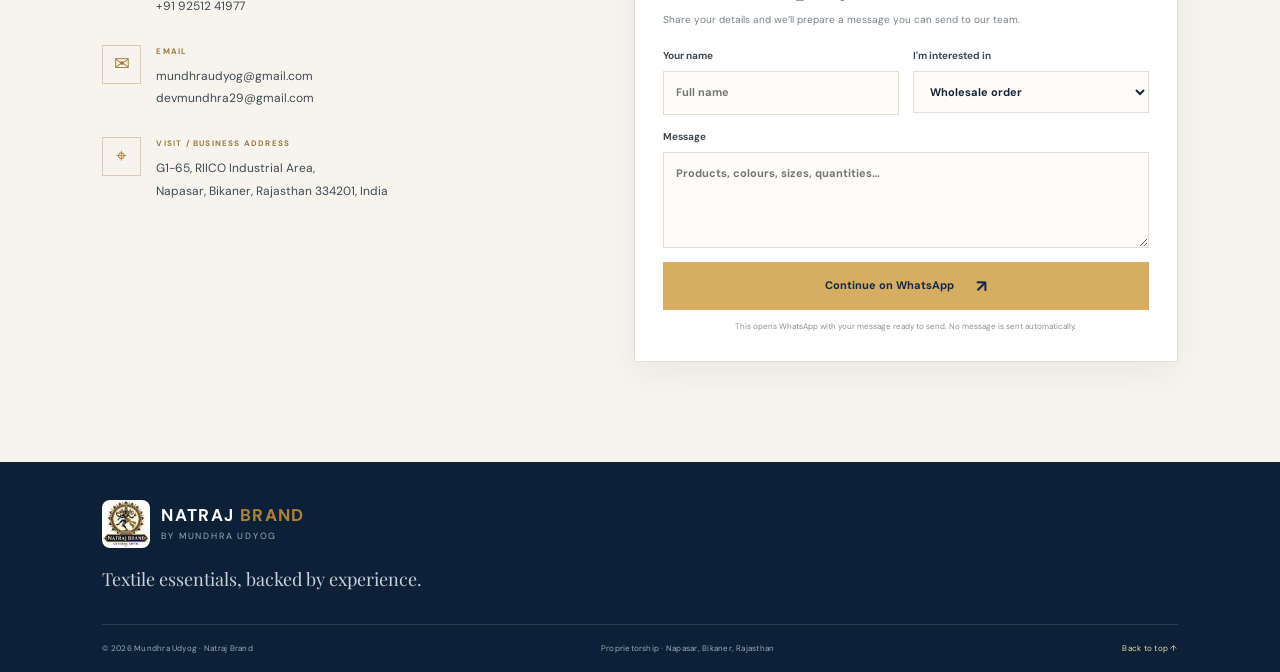
==== commit f6cf3f4b: "Add Google site verification meta tag Added Google site verification meta tag for SEO." ====
--- a/index.html
+++ b/index.html
@@ -1,6 +1,7 @@
 <!doctype html>
 <html lang="en">
 <head>
+  <meta name="google-site-verification" content="Gk4ONNueeYnjEFk_MUeV8v9Vth0Thgt36jy_K8m-XQg" />
   <meta charset="utf-8">
   <meta name="viewport" content="width=device-width, initial-scale=1">
   <meta name="theme-color" content="#102b4e">
--- a/styles.css
+++ b/styles.css
@@ -9,17 +9,32 @@
 .footer-brand .brand-logo{width:48px;height:48px;}
 @media(max-width:720px){.brand-logo{width:43px;height:43px;}.footer-brand .brand-logo{width:40px;height:40px;}}
 .heritage-circle {
+  position: relative;
   display: flex;
   align-items: center;
   justify-content: center;
 }
 
 .heritage-logo {
+  position: absolute;
+  top: 50%;
+  left: 50%;
+  transform: translate(-50%, -50%);
+  width: 58%;
+  height: 58%;
+  object-fit: contain;
+  background: transparent;
+  border: none;
+  border-radius: 0;
+  z-index: 2;
   display: block;
-  width: 75%;
-  height: 75%;
-  object-fit: contain;
-  margin: auto;
-  position: relative;
-  z-index: 5;
 }
+
+.heritage-circle-text {
+  position: absolute;
+  bottom: 12%;
+  left: 50%;
+  transform: translateX(-50%);
+  z-index: 3;
+  white-space: nowrap;
+}
